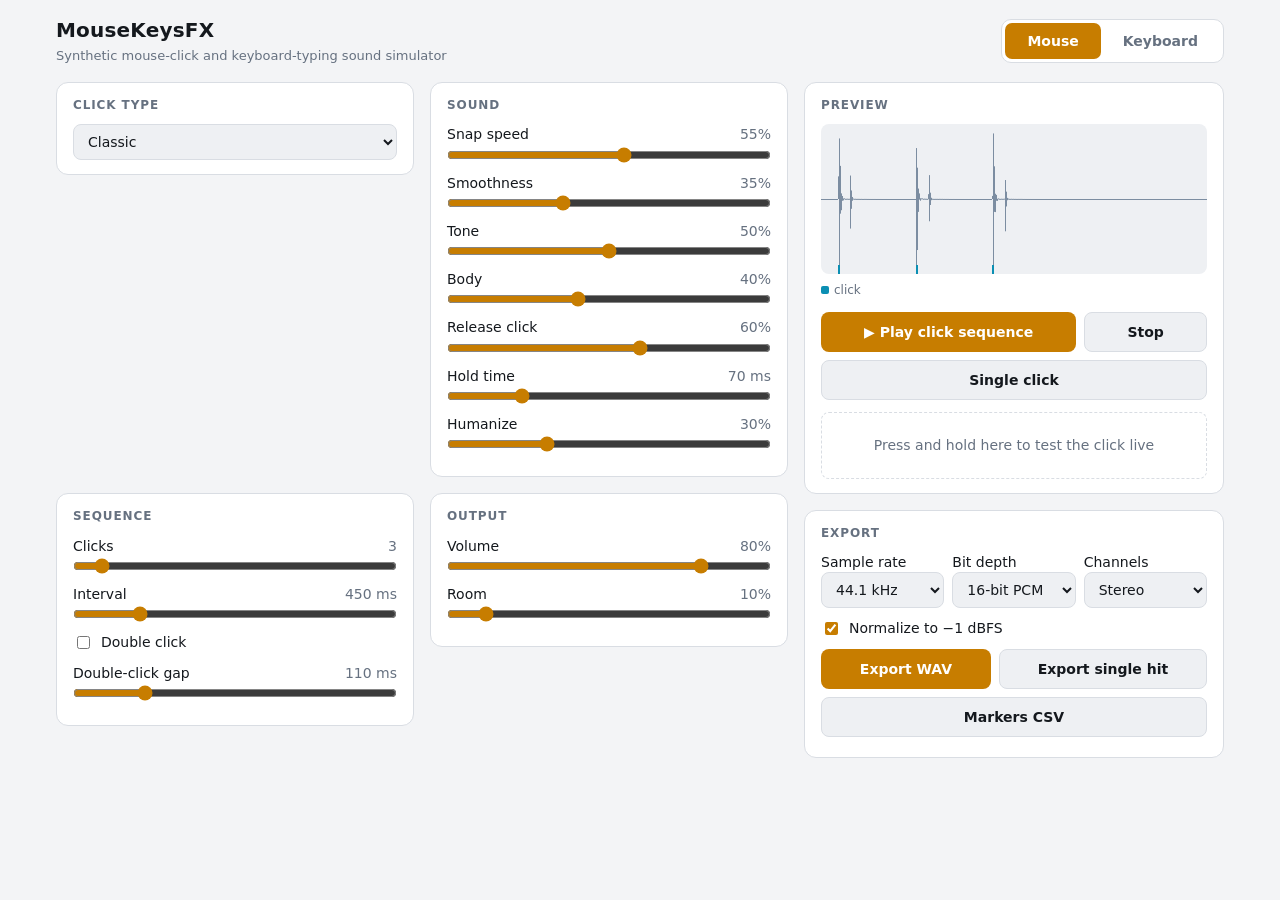
==== index.html @ ad3939c3 "Add synthetic mouse click and keyboard typing simulator with WAV export Co-Authored-By: Claude Sonne" ====
<!doctype html>
<html lang="en">
<head>
<meta charset="utf-8">
<meta name="viewport" content="width=device-width, initial-scale=1">
<title>MouseKeysFX</title>
<style>
:root{
  --bg:#0e1013; --panel:#161a1f; --panel2:#1d2229; --line:#2a313a;
  --text:#e6e9ee; --muted:#8b95a3; --accent:#f5a524; --accent-ink:#1a1204;
  --wave:#6f8197; --key:#5ec8e5; --space:#f5a524; --enter:#e87bd0; --head:#ffffff;
}
@media (prefers-color-scheme: light){
  :root{
    --bg:#f3f4f6; --panel:#ffffff; --panel2:#eef0f3; --line:#d9dde3;
    --text:#14181d; --muted:#667180; --accent:#c77d00; --accent-ink:#ffffff;
    --wave:#7c8da1; --key:#0b8fb3; --space:#c77d00; --enter:#c2399c; --head:#14181d;
  }
}
*{box-sizing:border-box}
html{color-scheme:dark light}
body{margin:0;background:var(--bg);color:var(--text);font:14px/1.45 system-ui,-apple-system,"Segoe UI",Roboto,sans-serif}
header.top{display:flex;flex-wrap:wrap;gap:12px 24px;align-items:center;justify-content:space-between;padding:16px;max-width:1200px;margin:0 auto}
.brand h1{margin:0;font-size:20px;letter-spacing:.2px}
.brand p{margin:2px 0 0;color:var(--muted);font-size:13px}
.tabs{display:flex;background:var(--panel);border:1px solid var(--line);border-radius:10px;padding:3px}
.tabs button{border:0;background:none;color:var(--muted);padding:8px 22px;border-radius:7px;font:inherit;font-weight:600;cursor:pointer}
.tabs button[aria-selected=true]{background:var(--accent);color:var(--accent-ink)}
.layout{display:grid;grid-template-columns:minmax(0,1fr) minmax(0,420px);gap:16px;max-width:1200px;margin:0 auto;padding:0 16px 40px;align-items:start}
@media (max-width:900px){.layout{grid-template-columns:minmax(0,1fr)}.stage{order:-1}}
.stage{position:sticky;top:12px;display:grid;gap:16px}
@media (max-width:900px){.stage{position:static}}
.panel{display:grid;grid-template-columns:repeat(auto-fit,minmax(280px,1fr));gap:16px;align-items:start}
.panel[hidden]{display:none}
.card{background:var(--panel);border:1px solid var(--line);border-radius:12px;padding:14px 16px}
.card h2{margin:0 0 10px;font-size:12px;text-transform:uppercase;letter-spacing:.9px;color:var(--muted)}
.ctl{display:grid;grid-template-columns:1fr auto;gap:2px 8px;margin:0 0 10px}
.ctl .lbl{font-weight:500}
.ctl output{color:var(--muted);font-variant-numeric:tabular-nums}
.ctl input[type=range]{grid-column:1/-1;width:100%;accent-color:var(--accent);margin:0}
select,textarea,input[type=text]{width:100%;background:var(--panel2);color:var(--text);border:1px solid var(--line);border-radius:8px;padding:8px 10px;font:inherit}
textarea{grid-column:1/-1;resize:vertical;min-height:84px;font-family:ui-monospace,Menlo,Consolas,monospace;font-size:13px}
.chk{display:flex;gap:8px;align-items:center;margin:0 0 10px;cursor:pointer}
.chk input{accent-color:var(--accent)}
.row{display:flex;gap:8px;flex-wrap:wrap}
.row>*{flex:1 1 auto}
button.btn{background:var(--panel2);color:var(--text);border:1px solid var(--line);border-radius:8px;padding:9px 14px;font:inherit;font-weight:600;cursor:pointer}
button.btn:hover{border-color:var(--muted)}
button.btn.primary{background:var(--accent);color:var(--accent-ink);border-color:transparent}
button.btn:focus-visible,.tabs button:focus-visible{outline:2px solid var(--accent);outline-offset:2px}
canvas#scope{width:100%;height:150px;display:block;background:var(--panel2);border-radius:8px}
.legend{display:flex;gap:14px;color:var(--muted);font-size:12px;margin:8px 0 12px;flex-wrap:wrap}
.legend i{display:inline-block;width:8px;height:8px;border-radius:2px;margin-right:5px}
#screen{background:var(--panel2);border-radius:8px;padding:10px 12px;min-height:96px;max-height:180px;overflow:auto;white-space:pre-wrap;word-break:break-word;font:13px/1.5 ui-monospace,Menlo,Consolas,monospace;margin-bottom:12px}
#screen.idle{color:var(--muted)}
.caret{display:inline-block;width:7px;height:1.1em;vertical-align:text-bottom;background:var(--accent);margin-left:1px;animation:blink 1s steps(1) infinite}
@keyframes blink{50%{opacity:0}}
#clickPad{user-select:none;touch-action:none;text-align:center;padding:22px 10px;border:1px dashed var(--line);border-radius:8px;color:var(--muted);cursor:pointer;margin-top:12px}
#clickPad.down{background:var(--panel2);color:var(--text);border-color:var(--accent)}
#kbPad{margin-top:12px}
.stats{color:var(--muted);font-size:12px;margin:-2px 0 10px}
body[data-tab=mouse] [data-only=kb],body[data-tab=kb] [data-only=mouse]{display:none!important}
.hint{color:var(--muted);font-size:12px;margin:6px 0 0}
</style>
</head>
<body data-tab="mouse">
<header class="top">
  <div class="brand"><h1>MouseKeysFX</h1><p>Synthetic mouse-click and keyboard-typing sound simulator</p></div>
  <div class="tabs" role="tablist">
    <button role="tab" data-tab="mouse" aria-selected="true">Mouse</button>
    <button role="tab" data-tab="kb" aria-selected="false">Keyboard</button>
  </div>
</header>

<main class="layout">
  <section id="controls"><div class="panel" id="panel-mouse"></div><div class="panel" id="panel-kb" hidden></div></section>

  <aside class="stage">
    <div class="card">
      <h2>Preview</h2>
      <canvas id="scope" aria-label="Waveform preview"></canvas>
      <div class="legend" id="legend"></div>
      <div id="screen" class="idle" data-only="kb"></div>
      <div class="row">
        <button class="btn primary" id="btnPlay"></button>
        <button class="btn" id="btnStop">Stop</button>
      </div>
      <div class="row" style="margin-top:8px" data-only="mouse">
        <button class="btn" id="btnOneClick">Single click</button>
      </div>
      <div class="row" style="margin-top:8px" data-only="kb">
        <button class="btn" data-aud="key">Key</button>
        <button class="btn" data-aud="space">Space</button>
        <button class="btn" data-aud="enter">Enter</button>
      </div>
      <div id="clickPad" data-only="mouse" tabindex="0">Press and hold here to test the click live</div>
      <input type="text" id="kbPad" data-only="kb" placeholder="Click here and type to test the sound live…" autocomplete="off" spellcheck="false">
    </div>

    <div class="card">
      <h2>Export</h2>
      <div class="row">
        <label style="flex:1 1 120px">Sample rate
          <select data-g="exp" data-k="sr" data-num="1"><option value="44100">44.1 kHz</option><option value="48000">48 kHz</option><option value="96000">96 kHz</option></select></label>
        <label style="flex:1 1 120px">Bit depth
          <select data-g="exp" data-k="bits"><option value="16">16-bit PCM</option><option value="24">24-bit PCM</option><option value="32f">32-bit float</option></select></label>
        <label style="flex:1 1 120px">Channels
          <select data-g="exp" data-k="ch"><option value="2">Stereo</option><option value="1">Mono</option></select></label>
      </div>
      <label class="chk" style="margin-top:10px"><input type="checkbox" data-g="exp" data-k="norm"> Normalize to −1 dBFS</label>
      <label data-only="kb" style="display:block;margin-bottom:10px">Single-hit sample
        <select data-g="kb" data-k="single"><option value="key">Regular key</option><option value="space">Space bar</option><option value="enter">Enter</option></select></label>
      <div class="row">
        <button class="btn primary" id="btnExport">Export WAV</button>
        <button class="btn" id="btnExportOne">Export single hit</button>
        <button class="btn" id="btnExportCsv">Markers CSV</button>
      </div>
      <p class="hint" id="exportHint"></p>
    </div>
  </aside>
</main>

<script>
(() => {
'use strict';
const $ = id => document.getElementById(id);
const clamp = (v,a,b) => Math.min(b,Math.max(a,v));
const dB = x => Math.pow(10,x/20);

/* ---------- state ---------- */
const DEF = {
  mouse:{preset:'Classic',speed:55,smooth:35,tone:50,body:40,release:60,hold:70,human:30,
         repeat:3,interval:450,double:false,dblgap:110,vol:80,room:10,seed:3},
  kb:{preset:'Tactile',speed:55,smooth:45,tone:45,depth:55,click:40,release:45,human:35,
      spaceBoost:4,spacePitch:-5,enterBoost:3,enterPitch:-3,rattle:40,
      text:'Hello world,\nthis is a synthetic typing simulation.\nEvery space and enter has its own weight.\n',
      duration:18,rhythm:40,burst:35,pauseSpace:40,pauseEnter:200,pausePunct:80,seed:7,
      vol:80,room:15,spread:35,single:'key'},
  exp:{sr:44100,bits:'16',ch:'2',norm:true}
};
const PRESETS = {
  mouse:{
    Classic:  {speed:55,smooth:35,tone:50,body:40,release:60,hold:70,human:30},
    Soft:     {speed:40,smooth:80,tone:35,body:50,release:35,hold:80,human:30},
    Sharp:    {speed:85,smooth:5, tone:70,body:20,release:70,hold:55,human:25},
    Trackpad: {speed:70,smooth:70,tone:20,body:85,release:40,hold:60,human:25},
    Optical:  {speed:75,smooth:45,tone:62,body:15,release:45,hold:60,human:25},
    Gaming:   {speed:90,smooth:15,tone:75,body:25,release:80,hold:45,human:20}
  },
  kb:{
    'Linear thock':{speed:45,smooth:60,tone:35,depth:75,click:5,  release:40,human:35},
    Tactile:       {speed:55,smooth:45,tone:45,depth:55,click:40, release:45,human:35},
    'Clicky blue': {speed:75,smooth:15,tone:60,depth:35,click:100,release:60,human:35},
    Membrane:      {speed:35,smooth:80,tone:30,depth:30,click:0,  release:30,human:40},
    Laptop:        {speed:85,smooth:35,tone:65,depth:15,click:10, release:25,human:30},
    Typewriter:    {speed:60,smooth:10,tone:40,depth:80,click:70, release:70,human:50}
  }
};
const state = JSON.parse(JSON.stringify(DEF));
const STORE = 'mousekeysfx.v1';
try{
  const saved = JSON.parse(localStorage.getItem(STORE)||'null');
  if(saved) for(const g in state) Object.assign(state[g], saved[g]||{});
}catch(e){}
const save = () => { try{ localStorage.setItem(STORE, JSON.stringify(state)); }catch(e){} };
let tab = 'mouse';

/* ---------- controls UI ---------- */
const S = (k,l,min,max,u='',hint='',step=1) => ({k,l,min,max,u,hint,step});
const SOUND_KEYS = {mouse:['speed','smooth','tone','body','release','hold','human'],
                    kb:['speed','smooth','tone','depth','click','release','human']};
const SECT = {
  mouse:[
    ['Sound',[
      S('speed','Snap speed',0,100,'%','Slow, soft decay ↔ fast, tight snap'),
      S('smooth','Smoothness',0,100,'%','Harsh and crackly ↔ round and soft'),
      S('tone','Tone',0,100,'%','Low and dull ↔ high and bright'),
      S('body','Body',0,100,'%','Low thump under the click'),
      S('release','Release click',0,100,'%','Level of the button-up click'),
      S('hold','Hold time',20,250,' ms','Time between press and release'),
      S('human','Humanize',0,100,'%','Random variation per click')]],
    ['Sequence',[
      S('repeat','Clicks',1,30),
      S('interval','Interval',80,2000,' ms','Time between clicks'),
      'double',
      S('dblgap','Double-click gap',60,300,' ms')]],
    ['Output',[S('vol','Volume',0,100,'%'),S('room','Room',0,100,'%','Short synthetic room reverb')]]
  ],
  kb:[
    ['Sound',[
      S('speed','Snap speed',0,100,'%','Slow, soft decay ↔ fast, tight snap'),
      S('smooth','Smoothness',0,100,'%','Harsh and crackly ↔ round and soft'),
      S('tone','Tone',0,100,'%','Low thock ↔ high clack'),
      S('depth','Depth',0,100,'%','Low-end body of the key bottoming out'),
      S('click','Switch click',0,100,'%','0 = linear, 40 = tactile, 100 = clicky'),
      S('release','Release sound',0,100,'%','Level of the key-up sound'),
      S('human','Humanize',0,100,'%','Random velocity and pitch variation')]],
    ['Big keys',[
      S('spaceBoost','Space loudness',-6,12,' dB','Space bar level relative to a normal key'),
      S('spacePitch','Space pitch',-12,4,' st','Lower = bigger, deeper key'),
      S('enterBoost','Enter loudness',-6,12,' dB'),
      S('enterPitch','Enter pitch',-12,4,' st'),
      S('rattle','Stabilizer rattle',0,100,'%','Wire rattle on space and enter')]],
    ['Typing',['text',
      S('duration','Typing duration',1,120,' s','Time from the first to the last keystroke'),
      S('rhythm','Rhythm variation',0,100,'%','Random timing between keys'),
      S('burst','Burstiness',0,100,'%','Words typed at different speeds'),
      S('pauseSpace','Pause after space',0,300,'%','Extra delay before the next key'),
      S('pauseEnter','Pause after enter',0,600,'%'),
      S('pausePunct','Pause after , . ! ?',0,300,'%'),
      'reroll']],
    ['Output',[S('vol','Volume',0,100,'%'),S('room','Room',0,100,'%','Short synthetic room reverb'),
               S('spread','Stereo spread',0,100,'%','Pan keys by position on the keyboard')]]
  ]
};
const DEFS = {};
function buildPanel(g){
  const el = $(g==='mouse'?'panel-mouse':'panel-kb');
  DEFS[g] = {};
  const presetCard = `<div class="card"><h2>${g==='mouse'?'Click type':'Switch type'}</h2>
    <select data-g="${g}" data-k="preset">${Object.keys(PRESETS[g]).map(n=>`<option>${n}</option>`).join('')}<option>Custom</option></select></div>`;
  let html = presetCard;
  for(const [title,items] of SECT[g]){
    html += `<div class="card"><h2>${title}</h2>`;
    for(const d of items){
      if(d==='double') html += `<label class="chk"><input type="checkbox" data-g="mouse" data-k="double"> Double click</label>`;
      else if(d==='text') html += `<label class="ctl"><span class="lbl">Text to type</span><textarea data-g="kb" data-k="text" spellcheck="false"></textarea></label>
        <div class="stats" id="kbStats"></div>`;
      else if(d==='reroll') html += `<div class="row"><button class="btn" id="btnReroll">Re-roll timing</button></div>`;
      else{
        DEFS[g][d.k] = d;
        html += `<label class="ctl" title="${d.hint}"><span class="lbl">${d.l}</span><output data-out="${g}.${d.k}"></output>
          <input type="range" data-g="${g}" data-k="${d.k}" min="${d.min}" max="${d.max}" step="${d.step}"></label>`;
      }
    }
    html += `</div>`;
  }
  el.innerHTML = html;
}
buildPanel('mouse'); buildPanel('kb');

function syncUI(){
  document.querySelectorAll('[data-g]').forEach(el=>{
    const g=el.dataset.g, k=el.dataset.k, v=state[g][k];
    if(el.type==='checkbox') el.checked = !!v;
    else if(el.value !== String(v)) el.value = v;
    const out = document.querySelector(`[data-out="${g}.${k}"]`);
    if(out) out.textContent = v + (DEFS[g]&&DEFS[g][k] ? DEFS[g][k].u : '');
  });
  updateStats();
}

/* ---------- DSP helpers ---------- */
function mulberry32(a){return function(){a|=0;a=a+0x6D2B79F5|0;let t=Math.imul(a^a>>>15,1|a);t=t+Math.imul(t^t>>>7,61|t)^t;return((t^t>>>14)>>>0)/4294967296;};}
const gauss = r => Math.sqrt(-2*Math.log(1-r()))*Math.cos(2*Math.PI*r());

const noiseCache = new Map();
function getNoise(ctx){
  let b = noiseCache.get(ctx.sampleRate);
  if(!b){
    b = ctx.createBuffer(1,ctx.sampleRate,ctx.sampleRate);
    const d=b.getChannelData(0), r=mulberry32(1234);
    for(let i=0;i<d.length;i++) d[i]=r()*2-1;
    noiseCache.set(ctx.sampleRate,b);
  }
  return b;
}
function env(g,t,peak,att,dur){
  const p=g.gain;
  p.setValueAtTime(0.0001,t);
  p.linearRampToValueAtTime(Math.max(peak,0.0002),t+att);
  p.exponentialRampToValueAtTime(0.0001,t+att+dur);
}
function noise(ctx,out,t,o){
  const src=ctx.createBufferSource(); src.buffer=getNoise(ctx);
  const f=ctx.createBiquadFilter(); f.type=o.type||'bandpass';
  f.frequency.value=clamp(o.freq,40,ctx.sampleRate*0.45); f.Q.value=o.q||1;
  const g=ctx.createGain(); const att=o.att||0.0004;
  env(g,t,o.gain,att,o.dur);
  src.connect(f); f.connect(g); g.connect(out);
  src.start(t,o.off||0,att+o.dur+0.01);
}
function tone(ctx,out,t,o){
  const osc=ctx.createOscillator(); osc.type=o.type||'sine';
  const att=o.att||0.0005;
  osc.frequency.setValueAtTime(clamp(o.f0,20,ctx.sampleRate*0.45),t);
  osc.frequency.exponentialRampToValueAtTime(clamp(o.f1,20,ctx.sampleRate*0.45),t+o.dur*0.6);
  const g=ctx.createGain(); env(g,t,o.gain,att,o.dur);
  osc.connect(g); g.connect(out);
  osc.start(t); osc.stop(t+att+o.dur+0.02);
}
function hitBus(ctx,dest,o){
  const g=ctx.createGain(); g.gain.value=o.gain;
  const f=ctx.createBiquadFilter(); f.type='lowpass'; f.frequency.value=clamp(o.lp,500,ctx.sampleRate*0.45); f.Q.value=0.5;
  g.connect(f);
  if(o.pan && ctx.createStereoPanner){
    const p=ctx.createStereoPanner(); p.pan.value=clamp(o.pan,-1,1); f.connect(p); p.connect(dest);
  } else f.connect(dest);
  return g;
}
function makeIR(ctx,len){
  const n=Math.floor(ctx.sampleRate*len), b=ctx.createBuffer(2,n,ctx.sampleRate), r=mulberry32(99);
  for(let c=0;c<2;c++){
    const d=b.getChannelData(c); let lp=0;
    for(let i=0;i<n;i++){ lp+=((r()*2-1)-lp)*0.35; d[i]=lp*Math.pow(1-i/n,3.5); }
  }
  return b;
}
function makeChain(ctx,p){
  const input=ctx.createGain();
  const comp=ctx.createDynamicsCompressor();
  comp.threshold.value=-8; comp.knee.value=8; comp.ratio.value=10; comp.attack.value=0.002; comp.release.value=0.12;
  const master=ctx.createGain(); master.gain.value=Math.pow(p.vol/100,1.6)*1.4;
  input.connect(comp);
  if(p.room>0){
    const conv=ctx.createConvolver(); conv.buffer=makeIR(ctx,0.35);
    const wet=ctx.createGain(); wet.gain.value=p.room/100*0.7;
    input.connect(conv); conv.connect(wet); wet.connect(comp);
  }
  comp.connect(master); master.connect(ctx.destination);
  return {input,out:master};
}

/* ---------- mouse voice ---------- */
function mouseVar(rng,p){
  return {vel:clamp(1+gauss(rng)*p.human/100*0.15,0.6,1.35), pit:1+gauss(rng)*p.human/100*0.03};
}
function mouseHit(ctx,dest,t,p,e,rng,up){
  const S=Math.pow(2,(50-p.speed)/50*1.2)*(up?0.75:1);
  const sm=p.smooth/100;
  const fB=250*Math.pow(2,p.tone/100*3.6)*e.pit*(up?1.22:1);
  const lp=22000*Math.pow(0.12,sm);
  const vel=e.vel*(up?p.release/100*0.7:1);
  if(vel<0.01) return;
  const bus=hitBus(ctx,dest,{gain:0.8*vel,lp});
  const att=0.0003+0.003*sm;
  noise(ctx,bus,t,{dur:0.007*S,att,gain:0.7*(1-0.55*sm),freq:Math.min(9000,fB*3.2),q:0.9,off:rng()*0.9});
  tone(ctx,bus,t,{f0:fB*1.25,f1:fB*0.6,dur:0.045*S,att,gain:0.6,type:'triangle'});
  tone(ctx,bus,t,{f0:fB*2.76,f1:fB*2.6,dur:0.02*S,att,gain:0.16*(1-0.7*sm)});
  if(!up && p.body>0) tone(ctx,bus,t,{f0:130,f1:55,dur:0.06*S,att:0.001,gain:p.body/100*0.9});
}
function mouseEvents(p){
  const rng=mulberry32(p.seed*104729+3), evs=[], lead=0.1;
  for(let i=0;i<p.repeat;i++){
    const base=lead+i*p.interval/1000+(i?gauss(rng)*p.human/100*0.02:0);
    const times=p.double?[base,base+p.dblgap/1000*clamp(1+gauss(rng)*p.human/100*0.15,0.7,1.3)]:[base];
    for(const t of times)
      evs.push({t:Math.max(0,t),kind:'click',...mouseVar(rng,p),hold:p.hold/1000*clamp(1+gauss(rng)*p.human/100*0.2,0.6,1.5)});
  }
  return evs;
}

/* ---------- keyboard voice ---------- */
const ROWS=['`1234567890-=','qwertyuiop[]',"asdfghjkl;'",'zxcvbnm,./'], ROWOFF=[0,0.5,0.75,1.25];
function keyX(c,kind){
  if(kind==='space') return 0.5;
  if(kind==='enter') return 0.93;
  const l=c.toLowerCase();
  for(let r=0;r<4;r++){ const i=ROWS[r].indexOf(l); if(i>=0) return (ROWOFF[r]+i+0.5)/14.5; }
  return 0.5;
}
function keyEvent(c,rng,p){
  const kind=c===' '?'space':c==='\n'?'enter':'key';
  const h=(Math.imul(c.codePointAt(0),2654435761)>>>0)%1000/1000;
  return {c,kind,
    vel:clamp(1+gauss(rng)*p.human/100*0.18,0.55,1.4),
    pit:(1+(h-0.5)*0.08)*(1+gauss(rng)*p.human/100*0.025),
    pan:(keyX(c,kind)-0.5)*2*p.spread/100,
    hold:0.04+rng()*0.05};
}
function keyHit(ctx,dest,t,p,e,rng,up){
  const S=Math.pow(2,(50-p.speed)/50*1.2);
  const sm=p.smooth/100;
  const big=e.kind!=='key';
  const m = e.kind==='space' ? {f:Math.pow(2,p.spacePitch/12),dec:1.5,gain:dB(p.spaceBoost),thump:1.6}
          : e.kind==='enter' ? {f:Math.pow(2,p.enterPitch/12),dec:1.25,gain:dB(p.enterBoost),thump:1.3}
          : {f:1,dec:1,gain:1,thump:1};
  const f=120*Math.pow(2,p.tone/100*3.2)*e.pit*m.f;
  const dec=S*m.dec;
  const lp=16000*Math.pow(0.15,sm);
  const att=0.0004+0.002*sm;
  const depth=p.depth/100;
  if(!up){
    const bus=hitBus(ctx,dest,{gain:0.7*e.vel*m.gain,lp,pan:e.pan});
    if(p.click>0){
      const c=p.click/100, cf=(2500+p.tone*45)*e.pit;
      noise(ctx,bus,t,{dur:0.004*S,gain:c*0.8,freq:cf,q:1.6,off:rng()*0.9});
      if(p.click>70) noise(ctx,bus,t+0.006,{dur:0.003*S,gain:c*0.5,freq:cf*1.45,q:2,off:rng()*0.9});
      if(p.click>50) tone(ctx,bus,t+0.001,{f0:cf*1.2,f1:cf*1.15,dur:0.05,gain:(p.click-50)/50*0.07});
    }
    noise(ctx,bus,t+0.002,{dur:0.014*dec,att,gain:0.9,type:'lowpass',freq:f*2.2,q:0.7,off:rng()*0.9});
    noise(ctx,bus,t+0.002,{dur:0.02*dec,att,gain:0.25,freq:f*3.5,q:1.2,off:rng()*0.9});
    tone(ctx,bus,t+0.002,{f0:f,f1:f*0.55,dur:0.09*dec*(0.6+depth*0.8),att,gain:0.55,type:'triangle'});
    if(depth>0) tone(ctx,bus,t+0.002,{f0:Math.max(55,f*0.4),f1:Math.max(40,f*0.25),dur:0.08*dec,att:0.001,gain:depth*0.8*m.thump});
    if(big && p.rattle>0){
      const n=e.kind==='space'?3:2, r=p.rattle/100;
      for(let i=0;i<n;i++)
        noise(ctx,bus,t+0.012+i*(0.006+rng()*0.01),{dur:0.003,gain:0.22*r,freq:5000+rng()*1500,q:3,off:rng()*0.9});
    }
  } else if(p.release>0){
    const r=p.release/100;
    const bus=hitBus(ctx,dest,{gain:0.55*e.vel*Math.sqrt(m.gain),lp,pan:e.pan});
    noise(ctx,bus,t,{dur:0.003*S,gain:r*0.5,freq:(3500+p.tone*30)*e.pit,q:1.4,off:rng()*0.9});
    tone(ctx,bus,t,{f0:f*1.5,f1:f*1.2,dur:0.03*S*m.dec,gain:r*0.25,type:'triangle'});
  }
}
function typingEvents(p){
  const rng=mulberry32(p.seed*7919+1);
  const chars=[...p.text.replace(/\r/g,'')], n=chars.length;
  const evs=chars.map(c=>keyEvent(c,rng,p));
  if(!n) return evs;
  const raw=[]; let wm=1, sum=0;
  for(let i=1;i<n;i++){
    const prev=chars[i-1];
    if(prev===' '||prev==='\n') wm=Math.exp(gauss(rng)*p.burst/100*0.5);
    const pause = prev===' ' ? p.pauseSpace/100 : prev==='\n' ? p.pauseEnter/100 : /[.,;:!?]/.test(prev) ? p.pausePunct/100 : 0;
    const g=Math.max(0.2,(1+pause)*wm*Math.exp(gauss(rng)*p.rhythm/100*0.5));
    raw.push(g); sum+=g;
  }
  const k=n>1?p.duration/sum:0;
  let t=0.15; evs[0].t=t;
  for(let i=1;i<n;i++){ t+=raw[i-1]*k; evs[i].t=t; }
  for(let i=0;i<n;i++){
    const gap=i<n-1?evs[i+1].t-evs[i].t:0.3;
    evs[i].hold=clamp(evs[i].hold,0.03,Math.max(0.03,gap*0.85));
  }
  return evs;
}

/* ---------- rendering ---------- */
const hitFn = g => g==='mouse' ? mouseHit : keyHit;
async function renderEvents(g,p,evs,sr,tail=0.8){
  // Hits are rendered dry in short windows (a long graph full of finished voices renders very slowly),
  // summed in JS, then run once through the master chain.
  const end=evs.reduce((m,e)=>Math.max(m,e.t+e.hold),0)+tail+(p.room>0?0.4:0);
  const total=Math.max(1,Math.ceil(end*sr)), mix=[new Float32Array(total),new Float32Array(total)];
  const rng=mulberry32(p.seed*31+5), hit=hitFn(g), WIN=1, groups=new Map();
  for(const e of evs){ const k=Math.floor(e.t/WIN); (groups.get(k)||groups.set(k,[]).get(k)).push(e); }
  const jobs=[];
  for(const [k,list] of groups){
    const off=k*WIN, len=Math.min(total-Math.floor(off*sr),Math.ceil((WIN+1)*sr));
    if(len<=0) continue;
    const oc=new OfflineAudioContext(2,len,sr), dry=oc.createGain(); dry.connect(oc.destination);
    for(const e of list){ hit(oc,dry,e.t-off,p,e,rng,false); hit(oc,dry,e.t-off+e.hold,p,e,rng,true); }
    jobs.push(oc.startRendering().then(b=>{
      const o=Math.floor(off*sr);
      for(let c=0;c<2;c++){ const d=b.getChannelData(c), m=mix[c]; for(let i=0;i<d.length;i++) m[o+i]+=d[i]; }
    }));
  }
  await Promise.all(jobs);
  const dryBuf=new AudioBuffer({numberOfChannels:2,length:total,sampleRate:sr});
  dryBuf.copyToChannel(mix[0],0); dryBuf.copyToChannel(mix[1],1);
  const oc=new OfflineAudioContext(2,total,sr), src=oc.createBufferSource();
  src.buffer=dryBuf; src.connect(makeChain(oc,p).input); src.start();
  return {buffer:await oc.startRendering(),events:evs,duration:end};
}
const renderSeq = (g,sr) => renderEvents(g,state[g],g==='mouse'?mouseEvents(state[g]):typingEvents(state[g]),sr);
function singleEvent(g){
  const p=state[g];
  if(g==='mouse') return {t:0.05,kind:'click',vel:1,pit:1,hold:p.hold/1000};
  const c={key:'a',space:' ',enter:'\n'}[p.single]||'a';
  return {...keyEvent(c,mulberry32(1),{human:0,spread:0}),t:0.05,hold:0.07};
}
const renderOne = (g,sr) => renderEvents(g,state[g],[singleEvent(g)],sr,0.3);

const cache = {};
function getRender(g,sr){
  const key=JSON.stringify([g,state[g],sr]);
  if(!cache[g]||cache[g].key!==key) cache[g]={key,promise:renderSeq(g,sr)};
  return cache[g].promise;
}

/* ---------- WAV export ---------- */
function encodeWAV(buf,bits,mono,norm){
  const len=buf.length, sr=buf.sampleRate, nch=mono?1:2;
  const L=buf.getChannelData(0), R=buf.getChannelData(1);
  const ch=[mono?Float32Array.from(L,(v,i)=>(v+R[i])/2):L];
  if(!mono) ch.push(R);
  let gain=1;
  if(norm){ let pk=0; for(const c of ch) for(let i=0;i<len;i++) pk=Math.max(pk,Math.abs(c[i])); if(pk>0) gain=dB(-1)/pk; }
  const flt=bits==='32f', bps=flt?32:+bits, bpf=bps/8;
  const dataLen=len*nch*bpf, extra=flt?12:0;
  const ab=new ArrayBuffer(44+extra+dataLen), v=new DataView(ab);
  let o=0;
  const str=s=>{for(let i=0;i<s.length;i++)v.setUint8(o++,s.charCodeAt(i));};
  const u32=x=>{v.setUint32(o,x,true);o+=4;}, u16=x=>{v.setUint16(o,x,true);o+=2;};
  str('RIFF');u32(36+extra+dataLen);str('WAVE');
  str('fmt ');u32(16);u16(flt?3:1);u16(nch);u32(sr);u32(sr*nch*bpf);u16(nch*bpf);u16(bps);
  if(flt){str('fact');u32(4);u32(len);}
  str('data');u32(dataLen);
  for(let i=0;i<len;i++) for(let c=0;c<nch;c++){
    const s=clamp(ch[c][i]*gain,-1,1);
    if(flt){v.setFloat32(o,s,true);o+=4;}
    else if(bps===16){v.setInt16(o,Math.round(s*32767),true);o+=2;}
    else{const x=Math.round(s*8388607);v.setUint8(o++,x&255);v.setUint8(o++,(x>>8)&255);v.setUint8(o++,(x>>16)&255);}
  }
  return new Blob([ab],{type:'audio/wav'});
}
function download(blob,name){
  const a=document.createElement('a'); a.href=URL.createObjectURL(blob); a.download=name;
  document.body.appendChild(a); a.click(); a.remove();
  setTimeout(()=>URL.revokeObjectURL(a.href),4000);
}
function setHint(msg){ $('exportHint').textContent=msg; }
async function doExport(one){
  const x=state.exp; setHint('Rendering…');
  try{
    const r = one ? await renderOne(tab,x.sr) : await renderSeq(tab,x.sr);
    const name = `mousekeysfx-${tab==='mouse'?'click':'typing'}${one?'-single'+(tab==='kb'?'-'+state.kb.single:''):''}.wav`;
    download(encodeWAV(r.buffer,x.bits,x.ch==='1',x.norm),name);
    setHint(`Saved ${name} (${r.duration.toFixed(2)} s, ${x.sr/1000} kHz).`);
  }catch(err){ setHint('Export failed: '+err.message); }
}
async function exportCsv(){
  const r = await getRender(tab,44100);
  const rows=['time_s,type,label'];
  for(const e of r.events){
    const label = tab==='mouse' ? 'click' : e.kind==='space' ? 'Space' : e.kind==='enter' ? 'Enter' : e.c;
    rows.push(`${e.t.toFixed(4)},${e.kind},"${label.replace(/"/g,'""')}"`);
  }
  download(new Blob([rows.join('\n')+'\n'],{type:'text/csv'}),`mousekeysfx-${tab==='mouse'?'click':'typing'}-markers.csv`);
  setHint(`Saved ${r.events.length} markers.`);
}

/* ---------- live audio ---------- */
let ac=null, live={chain:null,sig:''};
function getAC(){
  if(!ac) ac=new (window.AudioContext||window.webkitAudioContext)();
  if(ac.state==='suspended') ac.resume();
  return ac;
}
function liveChain(g){
  const a=getAC(), p=state[g], sig=g+'|'+p.vol+'|'+p.room;
  if(!live.chain||live.sig!==sig){
    const old=live.chain;
    live.chain=makeChain(a,p); live.sig=sig;
    if(old) setTimeout(()=>old.out.disconnect(),2000);
  }
  return live.chain.input;
}
const liveRng = Math.random;
function liveMouse(e,up){ const a=getAC(); mouseHit(a,liveChain('mouse'),a.currentTime+0.005,state.mouse,e,liveRng,up); }
function liveKey(e,up){ const a=getAC(); keyHit(a,liveChain('kb'),a.currentTime+0.005,state.kb,e,liveRng,up); }
function auditionKey(kind){
  const c={key:'a',space:' ',enter:'\n'}[kind], e=keyEvent(c,liveRng,state.kb);
  liveKey(e,false); setTimeout(()=>liveKey(e,true),e.hold*1000);
}
function auditionClick(){
  const e={kind:'click',...mouseVar(liveRng,state.mouse),hold:state.mouse.hold/1000};
  liveMouse(e,false); setTimeout(()=>liveMouse(e,true),e.hold*1000);
}

/* ---------- scope + playback ---------- */
let cur=null, token=0, shown=null;
const css = n => getComputedStyle(document.documentElement).getPropertyValue(n).trim();
function drawScope(pos){
  const c=$('scope'), dpr=window.devicePixelRatio||1, w=c.clientWidth, h=c.clientHeight;
  if(!w) return;
  if(c.width!==Math.round(w*dpr)||c.height!==Math.round(h*dpr)){ c.width=Math.round(w*dpr); c.height=Math.round(h*dpr); }
  const x=c.getContext('2d'); x.setTransform(dpr,0,0,dpr,0,0); x.clearRect(0,0,w,h);
  const r=shown&&shown.g===tab?shown.r:null;
  if(!r){ x.fillStyle=css('--muted'); x.font='13px system-ui'; x.fillText('Rendering…',12,24); return; }
  const d0=r.buffer.getChannelData(0), d1=r.buffer.getChannelData(1), N=d0.length, step=N/w, mid=h/2;
  let pk=0; for(let i=0;i<N;i+=8) pk=Math.max(pk,Math.abs(d0[i]),Math.abs(d1[i]));
  const sc=(mid-6)/Math.max(pk,0.25);
  x.fillStyle=css('--wave');
  for(let px=0;px<w;px++){
    const a=Math.floor(px*step), b=Math.min(N,Math.floor((px+1)*step)), st=Math.max(1,Math.floor((b-a)/48));
    let mn=0,mx=0;
    for(let i=a;i<b;i+=st){ const s=(d0[i]+d1[i])/2; if(s<mn)mn=s; if(s>mx)mx=s; }
    x.fillRect(px,mid-mx*sc,1,Math.max(1,(mx-mn)*sc));
  }
  for(const e of r.events){
    const px=Math.round(e.t/r.duration*w);
    x.fillStyle = e.kind==='space'?css('--space'):e.kind==='enter'?css('--enter'):css('--key');
    const hh = e.kind==='space'||e.kind==='enter' ? 22 : 9;
    x.fillRect(px,h-hh,2,hh);
  }
  if(pos!=null){ x.fillStyle=css('--head'); x.fillRect(Math.round(pos/r.duration*w),0,1.5,h); }
}
function updateScreen(pos){
  const el=$('screen');
  if(tab!=='kb') return;
  const text=[...state.kb.text.replace(/\r/g,'')];
  if(pos==null){ el.className=cur?'':'idle'; el.textContent=text.join('')||'Type some text in the Typing card.'; return; }
  const evs=shown.r.events; let k=0; while(k<evs.length&&evs[k].t<=pos) k++;
  el.className=''; el.textContent=text.slice(0,k).join('');
  const caret=document.createElement('span'); caret.className='caret'; el.appendChild(caret);
  el.scrollTop=el.scrollHeight;
}
function tick(){
  if(!cur) return;
  const pos=ac.currentTime-cur.t0;
  drawScope(pos); updateScreen(pos);
  requestAnimationFrame(tick);
}
function stop(){
  if(cur){ try{cur.src.stop();}catch(e){} cur=null; }
  drawScope(); updateScreen();
}
async function refreshScope(){
  const g=tab, my=++token;
  const r=await getRender(g,44100);
  if(my!==token||g!==tab) return;
  shown={g,r}; if(!cur) drawScope();
  updateScreen();
}
let rt=null;
function scheduleRefresh(){ clearTimeout(rt); rt=setTimeout(refreshScope,200); }
async function play(){
  stop();
  const g=tab, r=await getRender(g,44100);
  const a=getAC(), src=a.createBufferSource();
  src.buffer=r.buffer; src.connect(a.destination);
  shown={g,r};
  cur={src,t0:a.currentTime+0.02};
  src.start(cur.t0);
  const me=cur;
  src.onended=()=>{ if(cur===me){ cur=null; drawScope(); updateScreen(); } };
  requestAnimationFrame(tick);
}

/* ---------- stats ---------- */
function updateStats(){
  const el=$('kbStats'); if(!el) return;
  const n=[...state.kb.text.replace(/\r/g,'')].length, d=state.kb.duration;
  el.textContent = n>1 ? `${n} keystrokes · ${(n/d).toFixed(1)} keys/s · ≈ ${Math.round(n/5/(d/60))} WPM` : `${n} keystroke(s)`;
}

/* ---------- events ---------- */
const AUDITION = {speed:1,smooth:1,tone:1,body:1,release:1,hold:1,human:1,depth:1,click:1,
                  spaceBoost:'space',spacePitch:'space',enterBoost:'enter',enterPitch:'enter',rattle:'space',spread:1};
document.addEventListener('input',e=>{
  const el=e.target, g=el.dataset.g, k=el.dataset.k;
  if(!g) return;
  let v = el.type==='checkbox' ? el.checked : (el.type==='range'||el.dataset.num) ? +el.value : el.value;
  state[g][k]=v;
  if(k==='preset' && g!=='exp'){
    if(PRESETS[g][v]) Object.assign(state[g],PRESETS[g][v]);
  } else if(g!=='exp' && SOUND_KEYS[g] && SOUND_KEYS[g].includes(k)){
    state[g].preset='Custom';
  }
  syncUI(); save();
  if(g!=='exp') scheduleRefresh();
});
document.addEventListener('change',e=>{
  const el=e.target, g=el.dataset.g, k=el.dataset.k;
  if(!g||g==='exp'||el.type!=='range') return;
  if(g==='mouse' && SOUND_KEYS.mouse.includes(k)) auditionClick();
  if(g==='kb' && AUDITION[k]) auditionKey(AUDITION[k]===1?'key':AUDITION[k]);
});
document.querySelectorAll('.tabs button').forEach(b=>b.addEventListener('click',()=>{
  stop(); tab=b.dataset.tab; document.body.dataset.tab=tab;
  document.querySelectorAll('.tabs button').forEach(x=>x.setAttribute('aria-selected',x===b));
  $('panel-mouse').hidden=tab!=='mouse'; $('panel-kb').hidden=tab!=='kb';
  $('btnPlay').textContent = tab==='mouse'?'▶ Play click sequence':'▶ Play typing';
  $('legend').innerHTML = tab==='mouse'
    ? `<span><i style="background:var(--key)"></i>click</span>`
    : `<span><i style="background:var(--key)"></i>key</span><span><i style="background:var(--space)"></i>space</span><span><i style="background:var(--enter)"></i>enter</span>`;
  shown=null; drawScope(); updateScreen(); refreshScope();
}));
$('btnPlay').onclick=play;
$('btnStop').onclick=stop;
$('btnOneClick').onclick=auditionClick;
document.querySelectorAll('[data-aud]').forEach(b=>b.onclick=()=>auditionKey(b.dataset.aud));
$('btnExport').onclick=()=>doExport(false);
$('btnExportOne').onclick=()=>doExport(true);
$('btnExportCsv').onclick=exportCsv;
$('btnReroll').onclick=()=>{ state.kb.seed=Math.floor(Math.random()*100000); save(); scheduleRefresh(); };

const pad=$('clickPad'); let padEv=null;
pad.addEventListener('pointerdown',e=>{
  pad.setPointerCapture(e.pointerId); pad.classList.add('down');
  padEv={kind:'click',...mouseVar(liveRng,state.mouse),hold:0}; liveMouse(padEv,false);
});
const padUp=()=>{ if(!padEv) return; pad.classList.remove('down'); liveMouse(padEv,true); padEv=null; };
pad.addEventListener('pointerup',padUp); pad.addEventListener('pointercancel',padUp);

const held=new Map();
$('kbPad').addEventListener('keydown',e=>{
  if(e.repeat||e.ctrlKey||e.metaKey||e.altKey) return;
  const k=e.key==='Enter'?'\n':e.key;
  if([...k].length!==1&&!['Backspace','Tab'].includes(e.key)) return;
  const ev=keyEvent([...k][0],liveRng,state.kb); held.set(e.code,ev); liveKey(ev,false);
});
$('kbPad').addEventListener('keyup',e=>{ const ev=held.get(e.code); if(ev){ held.delete(e.code); liveKey(ev,true); } });
window.addEventListener('resize',()=>drawScope(cur?ac.currentTime-cur.t0:undefined));

/* ---------- init ---------- */
syncUI();
$('btnPlay').textContent='▶ Play click sequence';
$('legend').innerHTML=`<span><i style="background:var(--key)"></i>click</span>`;
refreshScope();
})();
</script>
</body>
</html>
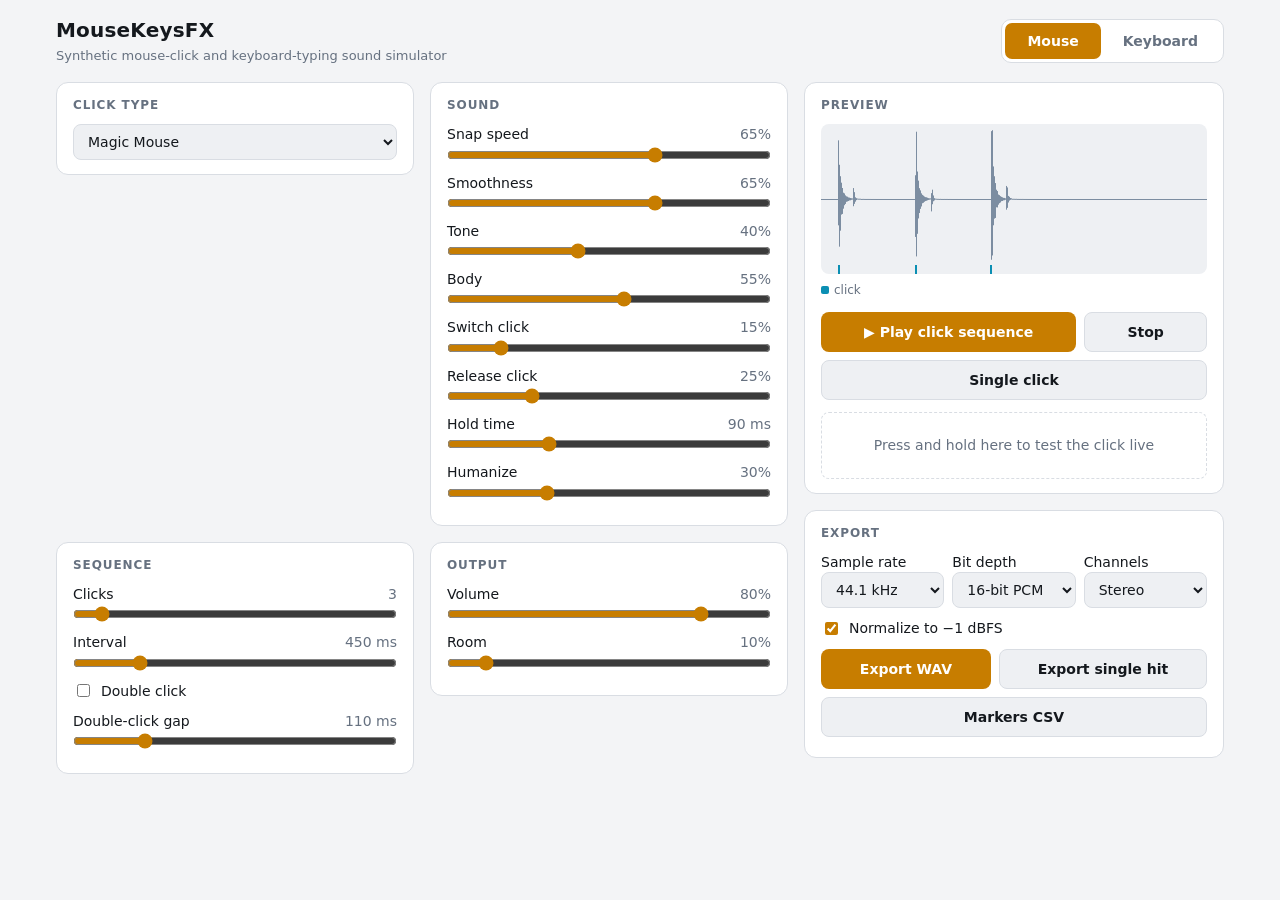
==== commit 7826eb09: "Rewrite sound engine as sample-level modal synthesis; add Apple-style presets Co-Authored-By: Claude" ====
--- a/index.html
+++ b/index.html
@@ -3,30 +3,38 @@
 <head>
 <meta charset="utf-8">
 <meta name="viewport" content="width=device-width, initial-scale=1">
+<meta name="claude:viewport-fit-sides" content="cover">
 <title>MouseKeysFX</title>
 <style>
 :root{
   --bg:#0e1013; --panel:#161a1f; --panel2:#1d2229; --line:#2a313a;
   --text:#e6e9ee; --muted:#8b95a3; --accent:#f5a524; --accent-ink:#1a1204;
   --wave:#6f8197; --key:#5ec8e5; --space:#f5a524; --enter:#e87bd0; --head:#ffffff;
+  color-scheme:dark;
 }
 @media (prefers-color-scheme: light){
-  :root{
+  :root:not([data-theme="dark"]){
     --bg:#f3f4f6; --panel:#ffffff; --panel2:#eef0f3; --line:#d9dde3;
     --text:#14181d; --muted:#667180; --accent:#c77d00; --accent-ink:#ffffff;
     --wave:#7c8da1; --key:#0b8fb3; --space:#c77d00; --enter:#c2399c; --head:#14181d;
-  }
+    color-scheme:light;
+  }
+}
+:root[data-theme="light"]{
+  --bg:#f3f4f6; --panel:#ffffff; --panel2:#eef0f3; --line:#d9dde3;
+  --text:#14181d; --muted:#667180; --accent:#c77d00; --accent-ink:#ffffff;
+  --wave:#7c8da1; --key:#0b8fb3; --space:#c77d00; --enter:#c2399c; --head:#14181d;
+  color-scheme:light;
 }
 *{box-sizing:border-box}
-html{color-scheme:dark light}
 body{margin:0;background:var(--bg);color:var(--text);font:14px/1.45 system-ui,-apple-system,"Segoe UI",Roboto,sans-serif}
-header.top{display:flex;flex-wrap:wrap;gap:12px 24px;align-items:center;justify-content:space-between;padding:16px;max-width:1200px;margin:0 auto}
+header.top{display:flex;flex-wrap:wrap;gap:12px 24px;align-items:center;justify-content:space-between;padding:16px max(16px,env(safe-area-inset-right,0px)) 16px max(16px,env(safe-area-inset-left,0px));max-width:1200px;margin:0 auto}
 .brand h1{margin:0;font-size:20px;letter-spacing:.2px}
 .brand p{margin:2px 0 0;color:var(--muted);font-size:13px}
 .tabs{display:flex;background:var(--panel);border:1px solid var(--line);border-radius:10px;padding:3px}
 .tabs button{border:0;background:none;color:var(--muted);padding:8px 22px;border-radius:7px;font:inherit;font-weight:600;cursor:pointer}
 .tabs button[aria-selected=true]{background:var(--accent);color:var(--accent-ink)}
-.layout{display:grid;grid-template-columns:minmax(0,1fr) minmax(0,420px);gap:16px;max-width:1200px;margin:0 auto;padding:0 16px 40px;align-items:start}
+.layout{display:grid;grid-template-columns:minmax(0,1fr) minmax(0,420px);gap:16px;max-width:1200px;margin:0 auto;padding:0 max(16px,env(safe-area-inset-right,0px)) 40px max(16px,env(safe-area-inset-left,0px));align-items:start}
 @media (max-width:900px){.layout{grid-template-columns:minmax(0,1fr)}.stage{order:-1}}
 .stage{position:sticky;top:12px;display:grid;gap:16px}
 @media (max-width:900px){.stage{position:static}}
@@ -129,9 +137,9 @@
 
 /* ---------- state ---------- */
 const DEF = {
-  mouse:{preset:'Classic',speed:55,smooth:35,tone:50,body:40,release:60,hold:70,human:30,
+  mouse:{preset:'Magic Mouse',speed:65,smooth:65,tone:40,body:55,click:15,release:25,hold:90,human:30,
          repeat:3,interval:450,double:false,dblgap:110,vol:80,room:10,seed:3},
-  kb:{preset:'Tactile',speed:55,smooth:45,tone:45,depth:55,click:40,release:45,human:35,
+  kb:{preset:'Magic Keyboard',speed:70,smooth:55,tone:50,depth:30,click:0,release:35,human:30,
       spaceBoost:4,spacePitch:-5,enterBoost:3,enterPitch:-3,rattle:40,
       text:'Hello world,\nthis is a synthetic typing simulation.\nEvery space and enter has its own weight.\n',
       duration:18,rhythm:40,burst:35,pauseSpace:40,pauseEnter:200,pausePunct:80,seed:7,
@@ -140,24 +148,23 @@
 };
 const PRESETS = {
   mouse:{
-    Classic:  {speed:55,smooth:35,tone:50,body:40,release:60,hold:70,human:30},
-    Soft:     {speed:40,smooth:80,tone:35,body:50,release:35,hold:80,human:30},
-    Sharp:    {speed:85,smooth:5, tone:70,body:20,release:70,hold:55,human:25},
-    Trackpad: {speed:70,smooth:70,tone:20,body:85,release:40,hold:60,human:25},
-    Optical:  {speed:75,smooth:45,tone:62,body:15,release:45,hold:60,human:25},
-    Gaming:   {speed:90,smooth:15,tone:75,body:25,release:80,hold:45,human:20}
+    'Magic Mouse':     {speed:65,smooth:65,tone:40,body:55,click:15,release:25,hold:90,human:30},
+    'MacBook trackpad':{speed:70,smooth:60,tone:30,body:70,click:5, release:55,hold:60,human:25},
+    'Microswitch':     {speed:60,smooth:25,tone:55,body:35,click:75,release:60,hold:70,human:30},
+    'Quiet office':    {speed:55,smooth:80,tone:40,body:40,click:35,release:30,hold:80,human:30},
+    Gaming:            {speed:85,smooth:10,tone:68,body:20,click:85,release:70,hold:45,human:20}
   },
   kb:{
-    'Linear thock':{speed:45,smooth:60,tone:35,depth:75,click:5,  release:40,human:35},
-    Tactile:       {speed:55,smooth:45,tone:45,depth:55,click:40, release:45,human:35},
-    'Clicky blue': {speed:75,smooth:15,tone:60,depth:35,click:100,release:60,human:35},
-    Membrane:      {speed:35,smooth:80,tone:30,depth:30,click:0,  release:30,human:40},
-    Laptop:        {speed:85,smooth:35,tone:65,depth:15,click:10, release:25,human:30},
-    Typewriter:    {speed:60,smooth:10,tone:40,depth:80,click:70, release:70,human:50}
+    'Magic Keyboard':   {speed:70,smooth:55,tone:50,depth:30,click:0, release:35,human:30},
+    'MacBook Pro':      {speed:74,smooth:50,tone:55,depth:25,click:0, release:40,human:30},
+    'MacBook butterfly':{speed:82,smooth:25,tone:68,depth:20,click:10,release:50,human:30},
+    'Linear thock':     {speed:45,smooth:60,tone:35,depth:75,click:5, release:40,human:35},
+    Tactile:            {speed:55,smooth:45,tone:45,depth:55,click:40,release:45,human:35},
+    'Clicky blue':      {speed:75,smooth:15,tone:60,depth:35,click:100,release:60,human:35}
   }
 };
 const state = JSON.parse(JSON.stringify(DEF));
-const STORE = 'mousekeysfx.v1';
+const STORE = 'mousekeysfx.v2';
 try{
   const saved = JSON.parse(localStorage.getItem(STORE)||'null');
   if(saved) for(const g in state) Object.assign(state[g], saved[g]||{});
@@ -167,7 +174,7 @@
 
 /* ---------- controls UI ---------- */
 const S = (k,l,min,max,u='',hint='',step=1) => ({k,l,min,max,u,hint,step});
-const SOUND_KEYS = {mouse:['speed','smooth','tone','body','release','hold','human'],
+const SOUND_KEYS = {mouse:['speed','smooth','tone','body','click','release','hold','human'],
                     kb:['speed','smooth','tone','depth','click','release','human']};
 const SECT = {
   mouse:[
@@ -176,6 +183,7 @@
       S('smooth','Smoothness',0,100,'%','Harsh and crackly ↔ round and soft'),
       S('tone','Tone',0,100,'%','Low and dull ↔ high and bright'),
       S('body','Body',0,100,'%','Low thump under the click'),
+      S('click','Switch click',0,100,'%','Sharp micro-switch snap on top of the shell sound'),
       S('release','Release click',0,100,'%','Level of the button-up click'),
       S('hold','Hold time',20,250,' ms','Time between press and release'),
       S('human','Humanize',0,100,'%','Random variation per click')]],
@@ -254,50 +262,6 @@
 function mulberry32(a){return function(){a|=0;a=a+0x6D2B79F5|0;let t=Math.imul(a^a>>>15,1|a);t=t+Math.imul(t^t>>>7,61|t)^t;return((t^t>>>14)>>>0)/4294967296;};}
 const gauss = r => Math.sqrt(-2*Math.log(1-r()))*Math.cos(2*Math.PI*r());
 
-const noiseCache = new Map();
-function getNoise(ctx){
-  let b = noiseCache.get(ctx.sampleRate);
-  if(!b){
-    b = ctx.createBuffer(1,ctx.sampleRate,ctx.sampleRate);
-    const d=b.getChannelData(0), r=mulberry32(1234);
-    for(let i=0;i<d.length;i++) d[i]=r()*2-1;
-    noiseCache.set(ctx.sampleRate,b);
-  }
-  return b;
-}
-function env(g,t,peak,att,dur){
-  const p=g.gain;
-  p.setValueAtTime(0.0001,t);
-  p.linearRampToValueAtTime(Math.max(peak,0.0002),t+att);
-  p.exponentialRampToValueAtTime(0.0001,t+att+dur);
-}
-function noise(ctx,out,t,o){
-  const src=ctx.createBufferSource(); src.buffer=getNoise(ctx);
-  const f=ctx.createBiquadFilter(); f.type=o.type||'bandpass';
-  f.frequency.value=clamp(o.freq,40,ctx.sampleRate*0.45); f.Q.value=o.q||1;
-  const g=ctx.createGain(); const att=o.att||0.0004;
-  env(g,t,o.gain,att,o.dur);
-  src.connect(f); f.connect(g); g.connect(out);
-  src.start(t,o.off||0,att+o.dur+0.01);
-}
-function tone(ctx,out,t,o){
-  const osc=ctx.createOscillator(); osc.type=o.type||'sine';
-  const att=o.att||0.0005;
-  osc.frequency.setValueAtTime(clamp(o.f0,20,ctx.sampleRate*0.45),t);
-  osc.frequency.exponentialRampToValueAtTime(clamp(o.f1,20,ctx.sampleRate*0.45),t+o.dur*0.6);
-  const g=ctx.createGain(); env(g,t,o.gain,att,o.dur);
-  osc.connect(g); g.connect(out);
-  osc.start(t); osc.stop(t+att+o.dur+0.02);
-}
-function hitBus(ctx,dest,o){
-  const g=ctx.createGain(); g.gain.value=o.gain;
-  const f=ctx.createBiquadFilter(); f.type='lowpass'; f.frequency.value=clamp(o.lp,500,ctx.sampleRate*0.45); f.Q.value=0.5;
-  g.connect(f);
-  if(o.pan && ctx.createStereoPanner){
-    const p=ctx.createStereoPanner(); p.pan.value=clamp(o.pan,-1,1); f.connect(p); p.connect(dest);
-  } else f.connect(dest);
-  return g;
-}
 function makeIR(ctx,len){
   const n=Math.floor(ctx.sampleRate*len), b=ctx.createBuffer(2,n,ctx.sampleRate), r=mulberry32(99);
   for(let c=0;c<2;c++){
@@ -325,20 +289,6 @@
 function mouseVar(rng,p){
   return {vel:clamp(1+gauss(rng)*p.human/100*0.15,0.6,1.35), pit:1+gauss(rng)*p.human/100*0.03};
 }
-function mouseHit(ctx,dest,t,p,e,rng,up){
-  const S=Math.pow(2,(50-p.speed)/50*1.2)*(up?0.75:1);
-  const sm=p.smooth/100;
-  const fB=250*Math.pow(2,p.tone/100*3.6)*e.pit*(up?1.22:1);
-  const lp=22000*Math.pow(0.12,sm);
-  const vel=e.vel*(up?p.release/100*0.7:1);
-  if(vel<0.01) return;
-  const bus=hitBus(ctx,dest,{gain:0.8*vel,lp});
-  const att=0.0003+0.003*sm;
-  noise(ctx,bus,t,{dur:0.007*S,att,gain:0.7*(1-0.55*sm),freq:Math.min(9000,fB*3.2),q:0.9,off:rng()*0.9});
-  tone(ctx,bus,t,{f0:fB*1.25,f1:fB*0.6,dur:0.045*S,att,gain:0.6,type:'triangle'});
-  tone(ctx,bus,t,{f0:fB*2.76,f1:fB*2.6,dur:0.02*S,att,gain:0.16*(1-0.7*sm)});
-  if(!up && p.body>0) tone(ctx,bus,t,{f0:130,f1:55,dur:0.06*S,att:0.001,gain:p.body/100*0.9});
-}
 function mouseEvents(p){
   const rng=mulberry32(p.seed*104729+3), evs=[], lead=0.1;
   for(let i=0;i<p.repeat;i++){
@@ -367,42 +317,6 @@
     pit:(1+(h-0.5)*0.08)*(1+gauss(rng)*p.human/100*0.025),
     pan:(keyX(c,kind)-0.5)*2*p.spread/100,
     hold:0.04+rng()*0.05};
-}
-function keyHit(ctx,dest,t,p,e,rng,up){
-  const S=Math.pow(2,(50-p.speed)/50*1.2);
-  const sm=p.smooth/100;
-  const big=e.kind!=='key';
-  const m = e.kind==='space' ? {f:Math.pow(2,p.spacePitch/12),dec:1.5,gain:dB(p.spaceBoost),thump:1.6}
-          : e.kind==='enter' ? {f:Math.pow(2,p.enterPitch/12),dec:1.25,gain:dB(p.enterBoost),thump:1.3}
-          : {f:1,dec:1,gain:1,thump:1};
-  const f=120*Math.pow(2,p.tone/100*3.2)*e.pit*m.f;
-  const dec=S*m.dec;
-  const lp=16000*Math.pow(0.15,sm);
-  const att=0.0004+0.002*sm;
-  const depth=p.depth/100;
-  if(!up){
-    const bus=hitBus(ctx,dest,{gain:0.7*e.vel*m.gain,lp,pan:e.pan});
-    if(p.click>0){
-      const c=p.click/100, cf=(2500+p.tone*45)*e.pit;
-      noise(ctx,bus,t,{dur:0.004*S,gain:c*0.8,freq:cf,q:1.6,off:rng()*0.9});
-      if(p.click>70) noise(ctx,bus,t+0.006,{dur:0.003*S,gain:c*0.5,freq:cf*1.45,q:2,off:rng()*0.9});
-      if(p.click>50) tone(ctx,bus,t+0.001,{f0:cf*1.2,f1:cf*1.15,dur:0.05,gain:(p.click-50)/50*0.07});
-    }
-    noise(ctx,bus,t+0.002,{dur:0.014*dec,att,gain:0.9,type:'lowpass',freq:f*2.2,q:0.7,off:rng()*0.9});
-    noise(ctx,bus,t+0.002,{dur:0.02*dec,att,gain:0.25,freq:f*3.5,q:1.2,off:rng()*0.9});
-    tone(ctx,bus,t+0.002,{f0:f,f1:f*0.55,dur:0.09*dec*(0.6+depth*0.8),att,gain:0.55,type:'triangle'});
-    if(depth>0) tone(ctx,bus,t+0.002,{f0:Math.max(55,f*0.4),f1:Math.max(40,f*0.25),dur:0.08*dec,att:0.001,gain:depth*0.8*m.thump});
-    if(big && p.rattle>0){
-      const n=e.kind==='space'?3:2, r=p.rattle/100;
-      for(let i=0;i<n;i++)
-        noise(ctx,bus,t+0.012+i*(0.006+rng()*0.01),{dur:0.003,gain:0.22*r,freq:5000+rng()*1500,q:3,off:rng()*0.9});
-    }
-  } else if(p.release>0){
-    const r=p.release/100;
-    const bus=hitBus(ctx,dest,{gain:0.55*e.vel*Math.sqrt(m.gain),lp,pan:e.pan});
-    noise(ctx,bus,t,{dur:0.003*S,gain:r*0.5,freq:(3500+p.tone*30)*e.pit,q:1.4,off:rng()*0.9});
-    tone(ctx,bus,t,{f0:f*1.5,f1:f*1.2,dur:0.03*S*m.dec,gain:r*0.25,type:'triangle'});
-  }
 }
 function typingEvents(p){
   const rng=mulberry32(p.seed*7919+1);
@@ -427,31 +341,133 @@
   return evs;
 }
 
+/* ---------- sample-level synthesis ----------
+   Every hit is built sample by sample from damped resonant modes (plastic shell, keycap, plate, switch leaf)
+   plus short filtered noise for the contact. There are no pitch sweeps, which is what made the first
+   version sound like interface beeps. */
+function filtInPlace(x,type,f,q,sr){
+  const w=2*Math.PI*Math.min(f,sr*0.45)/sr, c=Math.cos(w), s=Math.sin(w), al=s/(2*q), a0=1+al;
+  let b0,b1,b2;
+  if(type==='lowpass'){b0=(1-c)/2;b1=1-c;b2=b0;}
+  else if(type==='highpass'){b0=(1+c)/2;b1=-(1+c);b2=b0;}
+  else{b0=al;b1=0;b2=-al;}
+  b0/=a0;b1/=a0;b2/=a0; const a1=-2*c/a0, a2=(1-al)/a0;
+  let x1=0,x2=0,y1=0,y2=0;
+  for(let i=0;i<x.length;i++){
+    const v=x[i], y=b0*v+b1*x1+b2*x2-a1*y1-a2*y2;
+    x2=x1;x1=v;y2=y1;y1=y;x[i]=y;
+  }
+}
+const newHit=(sr,dur)=>({sr,n:Math.ceil(dur*sr),d:new Float32Array(Math.ceil(dur*sr))});
+function addMode(h,t,f,tau,amp,rng,att=0.0002){
+  const sr=h.sr, i0=Math.floor(t*sr);
+  if(i0>=h.n||amp<=0) return;
+  const len=Math.min(h.n-i0,Math.ceil(tau*7*sr)), w=2*Math.PI*f*(1+(rng()-0.5)*0.04)/sr;
+  const cw=Math.cos(w), sw=Math.sin(w), dec=Math.exp(-1/(tau*sr)), na=Math.max(1,att*sr);
+  const ph=rng()*6.283; let s=Math.sin(ph), c=Math.cos(ph), env=amp*(0.9+rng()*0.2);
+  for(let i=0;i<len;i++){
+    h.d[i0+i]+=env*(i<na?i/na:1)*s;
+    const ns=s*cw+c*sw; c=c*cw-s*sw; s=ns; env*=dec;
+  }
+}
+function burst(h,t,dur,amp,rng,type,f,q,att=0.0002){
+  const sr=h.sr, i0=Math.floor(t*sr), len=Math.min(h.n-i0,Math.ceil(dur*sr*5));
+  if(len<=0||amp<=0) return;
+  const x=new Float32Array(len), tau=dur/2.2, na=Math.max(1,att*sr);
+  for(let i=0;i<len;i++) x[i]=(rng()*2-1)*Math.exp(-i/sr/tau)*(i<na?i/na:1);
+  if(type) filtInPlace(x,type,f,q,sr);
+  let pk=0; for(let i=0;i<len;i++) pk=Math.max(pk,Math.abs(x[i]));
+  if(pk<1e-9) return;
+  const k=amp/pk; for(let i=0;i<len;i++) h.d[i0+i]+=x[i]*k;
+}
+function finishHit(h,sm,target,vel){
+  const lp=16000*Math.pow(0.2,sm)*clamp(vel,0.6,1.3);
+  filtInPlace(h.d,'lowpass',lp,0.7,h.sr);
+  let pk=0; for(let i=0;i<h.n;i++) pk=Math.max(pk,Math.abs(h.d[i]));
+  if(pk<1e-9) return null;
+  const k=target/pk, fade=Math.min(96,h.n);
+  for(let i=0;i<h.n;i++) h.d[i]*=k*(i>h.n-fade?(h.n-i)/fade:1);
+  return h.d;
+}
+const toneScale=p=>Math.pow(2,(p.tone-50)/50*1.1);
+
+function mouseSynth(p,e,rng,up,sr){
+  const S=Math.pow(2,(50-p.speed)/50*1.2), c=p.click/100, body=p.body/100, F=toneScale(p)*e.pit;
+  const h=newHit(sr,0.35);
+  if(!up){
+    if(c>0){
+      burst(h,0,0.0012*S,c*0.9,rng,'bandpass',3600*F,1.3);
+      addMode(h,0,3300*F,0.0035*S,c*0.45,rng); addMode(h,0,5100*F,0.0025*S,c*0.3,rng);
+    }
+    addMode(h,0.0006,640*F,0.013*S,0.7,rng); addMode(h,0.0006,1210*F,0.009*S,0.45,rng); addMode(h,0.0006,1780*F,0.006*S,0.28,rng);
+    burst(h,0.0004,0.004*S,0.5,rng,'lowpass',900*F,0.8,0.0004);
+    addMode(h,0.001,175*Math.sqrt(F),0.028*S,body*0.9,rng,0.0008);
+  } else {
+    if(c>0) burst(h,0,0.001*S,c*0.6,rng,'bandpass',4200*F,1.3);
+    addMode(h,0.0005,720*F,0.008*S,0.7,rng); addMode(h,0.0005,1350*F,0.006*S,0.4,rng);
+    burst(h,0.0004,0.003*S,0.35,rng,'lowpass',1000*F,0.8,0.0004);
+    addMode(h,0.001,210*Math.sqrt(F),0.016*S,body*0.4,rng,0.0008);
+  }
+  const target=0.55*e.vel*(up?p.release/100*0.7:1);
+  return target<0.005?null:finishHit(h,p.smooth/100,target,e.vel);
+}
+
+function keySynth(p,e,rng,up,sr){
+  const S=Math.pow(2,(50-p.speed)/50*1.2), depth=p.depth/100, c=p.click/100, big=e.kind!=='key';
+  const m = e.kind==='space' ? {f:Math.pow(2,p.spacePitch/12),dec:1.5,gain:dB(p.spaceBoost),thump:1.6}
+          : e.kind==='enter' ? {f:Math.pow(2,p.enterPitch/12),dec:1.25,gain:dB(p.enterBoost),thump:1.3}
+          : {f:1,dec:1,gain:1,thump:1};
+  const F=toneScale(p)*e.pit*m.f, D=S*m.dec, h=newHit(sr,0.45), pl=0.3+0.9*depth;
+  let target;
+  if(!up){
+    // fingertip on keycap, keycap ringing, then plate and case after bottom-out
+    burst(h,0,0.003*D,0.55,rng,'bandpass',1700*F,0.8,0.0004);
+    addMode(h,0.0003,1650*F,0.007*D,0.5,rng,0.0004);
+    addMode(h,0.0003,2480*F,0.005*D,0.32,rng,0.0004);
+    addMode(h,0.0003,3720*F,0.003*D,0.18,rng,0.0004);
+    addMode(h,0.0012,380*F,0.022*D,0.8*pl,rng,0.0008);
+    addMode(h,0.0012,720*F,0.014*D,0.45*pl,rng,0.0008);
+    addMode(h,0.0012,1150*F,0.009*D,0.25*pl,rng,0.0008);
+    addMode(h,0.0012,110*Math.pow(F,0.6),0.035*D,depth*0.9*m.thump,rng,0.001);
+    if(c>0){
+      burst(h,0,0.0012*S,c*0.9,rng,'bandpass',4800*F,1.4);
+      addMode(h,0,3100*F,0.003*S,c*0.5,rng); addMode(h,0,4700*F,0.0022*S,c*0.3,rng);
+      if(p.click>70){ burst(h,0.0055,0.001*S,c*0.6,rng,'bandpass',6200*F,1.6); addMode(h,0.0055,5600*F,0.002*S,c*0.3,rng); }
+    }
+    if(big&&p.rattle>0){
+      const n=e.kind==='space'?3:2, r=p.rattle/100;
+      for(let i=0;i<n;i++) burst(h,0.012+i*0.007+rng()*0.01,0.003,0.22*r,rng,'bandpass',3200+rng()*1500,2.5);
+    }
+    target=0.55*e.vel*m.gain;
+  } else {
+    if(p.release<=0) return null;
+    burst(h,0,0.002*S,0.5,rng,'bandpass',(3200+p.tone*20)*e.pit,1.2);
+    addMode(h,0.0002,1900*F,0.005*D,0.4,rng,0.0003);
+    addMode(h,0.0006,520*F,0.012*D,0.45,rng,0.0006);
+    target=0.55*e.vel*Math.sqrt(m.gain)*p.release/100*0.7;
+  }
+  return finishHit(h,p.smooth/100,target,e.vel);
+}
+const synthHit=(g,p,e,rng,up,sr)=>(g==='mouse'?mouseSynth:keySynth)(p,e,rng,up,sr);
+function panGains(pan){ const a=(clamp(pan||0,-1,1)+1)*Math.PI/4; return [Math.cos(a),Math.sin(a)]; }
+
 /* ---------- rendering ---------- */
-const hitFn = g => g==='mouse' ? mouseHit : keyHit;
 async function renderEvents(g,p,evs,sr,tail=0.8){
-  // Hits are rendered dry in short windows (a long graph full of finished voices renders very slowly),
-  // summed in JS, then run once through the master chain.
   const end=evs.reduce((m,e)=>Math.max(m,e.t+e.hold),0)+tail+(p.room>0?0.4:0);
-  const total=Math.max(1,Math.ceil(end*sr)), mix=[new Float32Array(total),new Float32Array(total)];
-  const rng=mulberry32(p.seed*31+5), hit=hitFn(g), WIN=1, groups=new Map();
-  for(const e of evs){ const k=Math.floor(e.t/WIN); (groups.get(k)||groups.set(k,[]).get(k)).push(e); }
-  const jobs=[];
-  for(const [k,list] of groups){
-    const off=k*WIN, len=Math.min(total-Math.floor(off*sr),Math.ceil((WIN+1)*sr));
-    if(len<=0) continue;
-    const oc=new OfflineAudioContext(2,len,sr), dry=oc.createGain(); dry.connect(oc.destination);
-    for(const e of list){ hit(oc,dry,e.t-off,p,e,rng,false); hit(oc,dry,e.t-off+e.hold,p,e,rng,true); }
-    jobs.push(oc.startRendering().then(b=>{
-      const o=Math.floor(off*sr);
-      for(let c=0;c<2;c++){ const d=b.getChannelData(c), m=mix[c]; for(let i=0;i<d.length;i++) m[o+i]+=d[i]; }
-    }));
-  }
-  await Promise.all(jobs);
-  const dryBuf=new AudioBuffer({numberOfChannels:2,length:total,sampleRate:sr});
-  dryBuf.copyToChannel(mix[0],0); dryBuf.copyToChannel(mix[1],1);
+  const total=Math.max(1,Math.ceil(end*sr)), L=new Float32Array(total), R=new Float32Array(total);
+  const rng=mulberry32(p.seed*31+5);
+  for(const e of evs){
+    const [gl,gr]=panGains(e.pan);
+    for(const up of [false,true]){
+      const d=synthHit(g,p,e,rng,up,sr); if(!d) continue;
+      const o=Math.floor((e.t+(up?e.hold:0))*sr), n=Math.min(d.length,total-o);
+      for(let i=0;i<n;i++){ L[o+i]+=d[i]*gl; R[o+i]+=d[i]*gr; }
+    }
+  }
+  const dry=new AudioBuffer({numberOfChannels:2,length:total,sampleRate:sr});
+  dry.copyToChannel(L,0); dry.copyToChannel(R,1);
   const oc=new OfflineAudioContext(2,total,sr), src=oc.createBufferSource();
-  src.buffer=dryBuf; src.connect(makeChain(oc,p).input); src.start();
+  src.buffer=dry; src.connect(makeChain(oc,p).input); src.start();
   return {buffer:await oc.startRendering(),events:evs,duration:end};
 }
 const renderSeq = (g,sr) => renderEvents(g,state[g],g==='mouse'?mouseEvents(state[g]):typingEvents(state[g]),sr);
@@ -496,10 +512,32 @@
   }
   return new Blob([ab],{type:'audio/wav'});
 }
-function download(blob,name){
+const crcTable=(()=>{const t=new Uint32Array(256);for(let n=0;n<256;n++){let c=n;for(let k=0;k<8;k++)c=c&1?0xEDB88320^(c>>>1):c>>>1;t[n]=c>>>0;}return t;})();
+async function zipStore(name,blob){
+  const data=new Uint8Array(await blob.arrayBuffer()), nm=new TextEncoder().encode(name);
+  let crc=0xFFFFFFFF; for(let i=0;i<data.length;i++) crc=crcTable[(crc^data[i])&255]^(crc>>>8); crc=(crc^0xFFFFFFFF)>>>0;
+  const lh=new DataView(new ArrayBuffer(30)), ch=new DataView(new ArrayBuffer(46)), eo=new DataView(new ArrayBuffer(22));
+  lh.setUint32(0,0x04034b50,true); lh.setUint16(4,20,true); lh.setUint32(14,crc,true); lh.setUint32(18,data.length,true); lh.setUint32(22,data.length,true); lh.setUint16(26,nm.length,true);
+  ch.setUint32(0,0x02014b50,true); ch.setUint16(4,20,true); ch.setUint16(6,20,true); ch.setUint32(16,crc,true); ch.setUint32(20,data.length,true); ch.setUint32(24,data.length,true); ch.setUint16(28,nm.length,true);
+  const cdOff=30+nm.length+data.length, cdLen=46+nm.length;
+  eo.setUint32(0,0x06054b50,true); eo.setUint16(8,1,true); eo.setUint16(10,1,true); eo.setUint32(12,cdLen,true); eo.setUint32(16,cdOff,true);
+  return new Blob([lh,nm,data,ch,nm,eo],{type:'application/zip'});
+}
+// Inside a claude.ai artifact plain downloads are blocked and WAV is not an allowed type, so use the
+// downloads capability and wrap WAV in a zip there. Everywhere else a normal download link is used.
+async function download(blob,name){
+  let dl=null;
+  try{ dl=window.claude&&await window.claude.use('downloads'); }catch(e){}
+  if(dl){
+    if(name.endsWith('.wav')){ blob=await zipStore(name,blob); name=name.replace(/\.wav$/,'.zip'); }
+    try{ await dl.save({filename:name,data:blob}); }
+    catch(e){ if(e&&e.code==='declined') return null; throw e; }
+    return name;
+  }
   const a=document.createElement('a'); a.href=URL.createObjectURL(blob); a.download=name;
   document.body.appendChild(a); a.click(); a.remove();
   setTimeout(()=>URL.revokeObjectURL(a.href),4000);
+  return name;
 }
 function setHint(msg){ $('exportHint').textContent=msg; }
 async function doExport(one){
@@ -507,8 +545,8 @@
   try{
     const r = one ? await renderOne(tab,x.sr) : await renderSeq(tab,x.sr);
     const name = `mousekeysfx-${tab==='mouse'?'click':'typing'}${one?'-single'+(tab==='kb'?'-'+state.kb.single:''):''}.wav`;
-    download(encodeWAV(r.buffer,x.bits,x.ch==='1',x.norm),name);
-    setHint(`Saved ${name} (${r.duration.toFixed(2)} s, ${x.sr/1000} kHz).`);
+    const saved=await download(encodeWAV(r.buffer,x.bits,x.ch==='1',x.norm),name);
+    setHint(saved?`Saved ${saved} (${r.duration.toFixed(2)} s, ${x.sr/1000} kHz).`:'Save cancelled.');
   }catch(err){ setHint('Export failed: '+err.message); }
 }
 async function exportCsv(){
@@ -518,8 +556,8 @@
     const label = tab==='mouse' ? 'click' : e.kind==='space' ? 'Space' : e.kind==='enter' ? 'Enter' : e.c;
     rows.push(`${e.t.toFixed(4)},${e.kind},"${label.replace(/"/g,'""')}"`);
   }
-  download(new Blob([rows.join('\n')+'\n'],{type:'text/csv'}),`mousekeysfx-${tab==='mouse'?'click':'typing'}-markers.csv`);
-  setHint(`Saved ${r.events.length} markers.`);
+  const saved=await download(new Blob([rows.join('\n')+'\n'],{type:'text/csv'}),`mousekeysfx-${tab==='mouse'?'click':'typing'}-markers.csv`);
+  setHint(saved?`Saved ${r.events.length} markers.`:'Save cancelled.');
 }
 
 /* ---------- live audio ---------- */
@@ -539,8 +577,15 @@
   return live.chain.input;
 }
 const liveRng = Math.random;
-function liveMouse(e,up){ const a=getAC(); mouseHit(a,liveChain('mouse'),a.currentTime+0.005,state.mouse,e,liveRng,up); }
-function liveKey(e,up){ const a=getAC(); keyHit(a,liveChain('kb'),a.currentTime+0.005,state.kb,e,liveRng,up); }
+function livePlay(g,e,up){
+  const a=getAC(), d=synthHit(g,state[g],e,liveRng,up,a.sampleRate); if(!d) return;
+  const b=a.createBuffer(2,d.length,a.sampleRate), [gl,gr]=panGains(e.pan);
+  const L=b.getChannelData(0), R=b.getChannelData(1);
+  for(let i=0;i<d.length;i++){ L[i]=d[i]*gl; R[i]=d[i]*gr; }
+  const src=a.createBufferSource(); src.buffer=b; src.connect(liveChain(g)); src.start();
+}
+const liveMouse=(e,up)=>livePlay('mouse',e,up);
+const liveKey=(e,up)=>livePlay('kb',e,up);
 function auditionKey(kind){
   const c={key:'a',space:' ',enter:'\n'}[kind], e=keyEvent(c,liveRng,state.kb);
   liveKey(e,false); setTimeout(()=>liveKey(e,true),e.hold*1000);
@@ -628,7 +673,7 @@
 }
 
 /* ---------- events ---------- */
-const AUDITION = {speed:1,smooth:1,tone:1,body:1,release:1,hold:1,human:1,depth:1,click:1,
+const AUDITION = {speed:1,smooth:1,tone:1,body:1,click:1,release:1,hold:1,human:1,depth:1,click:1,
                   spaceBoost:'space',spacePitch:'space',enterBoost:'enter',enterPitch:'enter',rattle:'space',spread:1};
 document.addEventListener('input',e=>{
   const el=e.target, g=el.dataset.g, k=el.dataset.k;
@@ -687,6 +732,7 @@
 window.addEventListener('resize',()=>drawScope(cur?ac.currentTime-cur.t0:undefined));
 
 /* ---------- init ---------- */
+document.body.dataset.tab=tab;
 syncUI();
 $('btnPlay').textContent='▶ Play click sequence';
 $('legend').innerHTML=`<span><i style="background:var(--key)"></i>click</span>`;
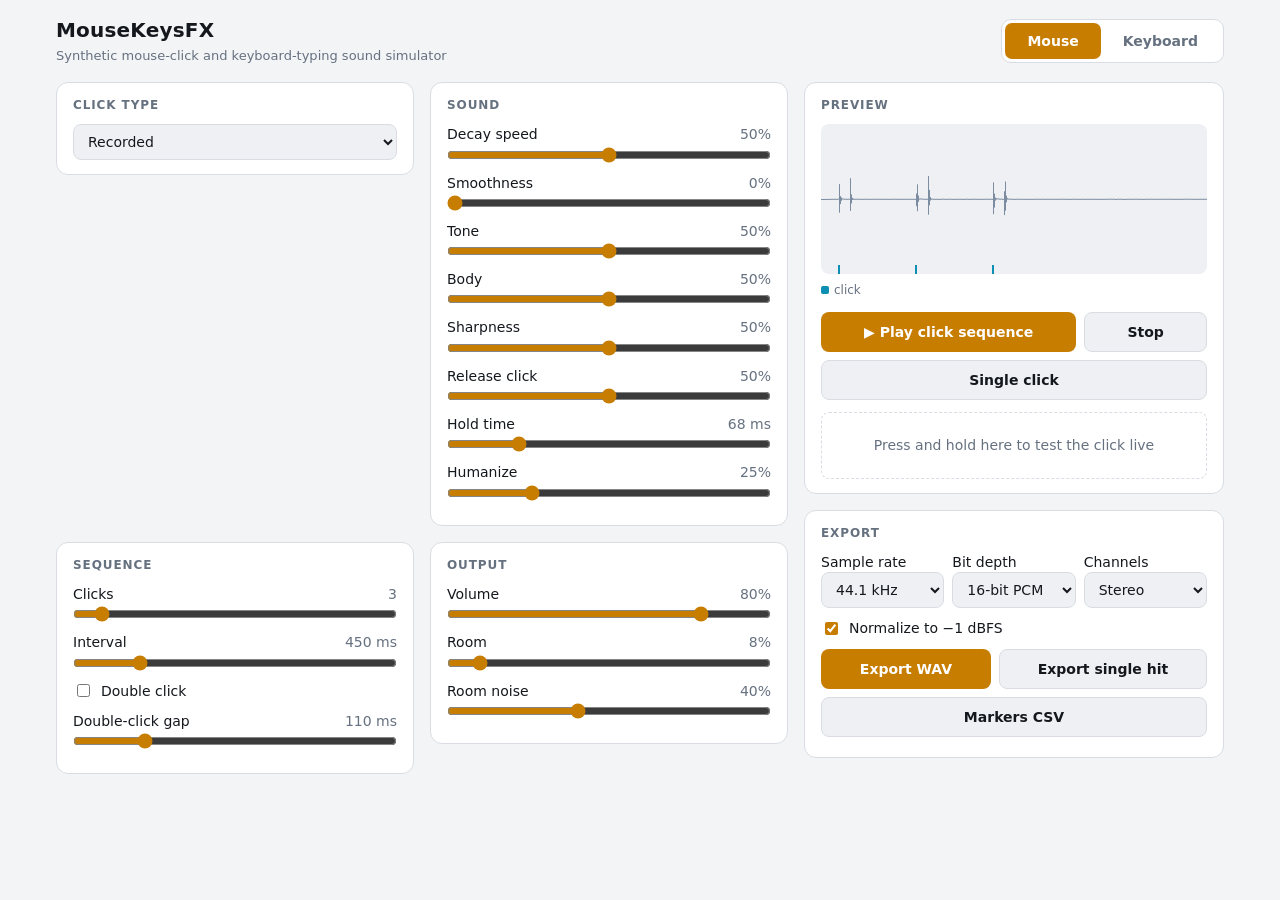
==== commit 201d8b42: "Rebuild sound engine from analysis of reference recordings (band-envelope templates, measured mouse " ====
--- a/index.html
+++ b/index.html
@@ -128,6 +128,7 @@
   </aside>
 </main>
 
+<script src="sound-library.js"></script>
 <script>
 (() => {
 'use strict';
@@ -137,34 +138,32 @@
 
 /* ---------- state ---------- */
 const DEF = {
-  mouse:{preset:'Magic Mouse',speed:65,smooth:65,tone:40,body:55,click:15,release:25,hold:90,human:30,
-         repeat:3,interval:450,double:false,dblgap:110,vol:80,room:10,seed:3},
-  kb:{preset:'Magic Keyboard',speed:70,smooth:55,tone:50,depth:30,click:0,release:35,human:30,
-      spaceBoost:4,spacePitch:-5,enterBoost:3,enterPitch:-3,rattle:40,
+  mouse:{preset:'Recorded',speed:50,smooth:0,tone:50,body:50,click:50,release:50,hold:68,human:25,
+         repeat:3,interval:450,double:false,dblgap:110,vol:80,room:8,noise:40,seed:3},
+  kb:{preset:'Recorded',speed:50,smooth:0,tone:50,depth:50,click:50,release:50,human:35,
+      spaceBoost:3,spacePitch:-2,enterBoost:2,enterPitch:-1,rattle:25,
       text:'Hello world,\nthis is a synthetic typing simulation.\nEvery space and enter has its own weight.\n',
-      duration:18,rhythm:40,burst:35,pauseSpace:40,pauseEnter:200,pausePunct:80,seed:7,
-      vol:80,room:15,spread:35,single:'key'},
+      duration:18,rhythm:55,burst:35,pauseSpace:40,pauseEnter:200,pausePunct:80,seed:7,
+      vol:80,room:8,noise:40,spread:35,single:'key'},
   exp:{sr:44100,bits:'16',ch:'2',norm:true}
 };
 const PRESETS = {
   mouse:{
-    'Magic Mouse':     {speed:65,smooth:65,tone:40,body:55,click:15,release:25,hold:90,human:30},
-    'MacBook trackpad':{speed:70,smooth:60,tone:30,body:70,click:5, release:55,hold:60,human:25},
-    'Microswitch':     {speed:60,smooth:25,tone:55,body:35,click:75,release:60,hold:70,human:30},
-    'Quiet office':    {speed:55,smooth:80,tone:40,body:40,click:35,release:30,hold:80,human:30},
-    Gaming:            {speed:85,smooth:10,tone:68,body:20,click:85,release:70,hold:45,human:20}
+    Recorded:{speed:50,smooth:0, tone:50,body:50,click:50,release:50,hold:68,human:25},
+    Soft:    {speed:58,smooth:40,tone:40,body:62,click:30,release:40,hold:80,human:25},
+    Bright:  {speed:55,smooth:0, tone:62,body:40,click:72,release:55,hold:60,human:25},
+    Heavy:   {speed:45,smooth:15,tone:36,body:76,click:40,release:50,hold:85,human:25}
   },
   kb:{
-    'Magic Keyboard':   {speed:70,smooth:55,tone:50,depth:30,click:0, release:35,human:30},
-    'MacBook Pro':      {speed:74,smooth:50,tone:55,depth:25,click:0, release:40,human:30},
-    'MacBook butterfly':{speed:82,smooth:25,tone:68,depth:20,click:10,release:50,human:30},
-    'Linear thock':     {speed:45,smooth:60,tone:35,depth:75,click:5, release:40,human:35},
-    Tactile:            {speed:55,smooth:45,tone:45,depth:55,click:40,release:45,human:35},
-    'Clicky blue':      {speed:75,smooth:15,tone:60,depth:35,click:100,release:60,human:35}
+    Recorded:       {speed:50,smooth:0, tone:50,depth:50,click:50,release:50,human:35},
+    Muted:          {speed:58,smooth:45,tone:40,depth:60,click:30,release:35,human:35},
+    'Deep thock':   {speed:45,smooth:20,tone:34,depth:80,click:35,release:45,human:35},
+    'Bright clicky':{speed:55,smooth:0, tone:64,depth:35,click:75,release:60,human:35},
+    'Light & fast': {speed:68,smooth:10,tone:58,depth:32,click:55,release:45,human:30}
   }
 };
 const state = JSON.parse(JSON.stringify(DEF));
-const STORE = 'mousekeysfx.v2';
+const STORE = 'mousekeysfx.v3';
 try{
   const saved = JSON.parse(localStorage.getItem(STORE)||'null');
   if(saved) for(const g in state) Object.assign(state[g], saved[g]||{});
@@ -179,12 +178,12 @@
 const SECT = {
   mouse:[
     ['Sound',[
-      S('speed','Snap speed',0,100,'%','Slow, soft decay ↔ fast, tight snap'),
-      S('smooth','Smoothness',0,100,'%','Harsh and crackly ↔ round and soft'),
-      S('tone','Tone',0,100,'%','Low and dull ↔ high and bright'),
-      S('body','Body',0,100,'%','Low thump under the click'),
-      S('click','Switch click',0,100,'%','Sharp micro-switch snap on top of the shell sound'),
-      S('release','Release click',0,100,'%','Level of the button-up click'),
+      S('speed','Decay speed',0,100,'%','Long ring ↔ short, dry click (50 = as recorded)'),
+      S('smooth','Smoothness',0,100,'%','Sharp as recorded ↔ round and soft'),
+      S('tone','Tone',0,100,'%','Lower and darker ↔ higher and brighter (50 = as recorded)'),
+      S('body','Body',0,100,'%','Low-frequency weight (50 = as recorded)'),
+      S('click','Sharpness',0,100,'%','High-frequency snap (50 = as recorded)'),
+      S('release','Release click',0,100,'%','Level of the button-up click (50 = as recorded)'),
       S('hold','Hold time',20,250,' ms','Time between press and release'),
       S('human','Humanize',0,100,'%','Random variation per click')]],
     ['Sequence',[
@@ -192,16 +191,16 @@
       S('interval','Interval',80,2000,' ms','Time between clicks'),
       'double',
       S('dblgap','Double-click gap',60,300,' ms')]],
-    ['Output',[S('vol','Volume',0,100,'%'),S('room','Room',0,100,'%','Short synthetic room reverb')]]
+    ['Output',[S('vol','Volume',0,100,'%'),S('room','Room',0,100,'%','Short synthetic room reverb'),S('noise','Room noise',0,100,'%','Background hiss of the recording, so silence is not digital zero')]]
   ],
   kb:[
     ['Sound',[
-      S('speed','Snap speed',0,100,'%','Slow, soft decay ↔ fast, tight snap'),
-      S('smooth','Smoothness',0,100,'%','Harsh and crackly ↔ round and soft'),
-      S('tone','Tone',0,100,'%','Low thock ↔ high clack'),
-      S('depth','Depth',0,100,'%','Low-end body of the key bottoming out'),
-      S('click','Switch click',0,100,'%','0 = linear, 40 = tactile, 100 = clicky'),
-      S('release','Release sound',0,100,'%','Level of the key-up sound'),
+      S('speed','Decay speed',0,100,'%','Long ring ↔ short, dry tap (50 = as recorded)'),
+      S('smooth','Smoothness',0,100,'%','Sharp as recorded ↔ round and soft'),
+      S('tone','Tone',0,100,'%','Lower and darker ↔ higher and brighter (50 = as recorded)'),
+      S('depth','Depth',0,100,'%','Low-frequency thock (50 = as recorded)'),
+      S('click','Sharpness',0,100,'%','High-frequency click (50 = as recorded)'),
+      S('release','Release sound',0,100,'%','Level of the key-up sound (50 = as recorded)'),
       S('human','Humanize',0,100,'%','Random velocity and pitch variation')]],
     ['Big keys',[
       S('spaceBoost','Space loudness',-6,12,' dB','Space bar level relative to a normal key'),
@@ -217,7 +216,7 @@
       S('pauseEnter','Pause after enter',0,600,'%'),
       S('pausePunct','Pause after , . ! ?',0,300,'%'),
       'reroll']],
-    ['Output',[S('vol','Volume',0,100,'%'),S('room','Room',0,100,'%','Short synthetic room reverb'),
+    ['Output',[S('vol','Volume',0,100,'%'),S('room','Room',0,100,'%','Short synthetic room reverb'),S('noise','Room noise',0,100,'%','Background hiss of the recording, so silence is not digital zero'),
                S('spread','Stereo spread',0,100,'%','Pan keys by position on the keyboard')]]
   ]
 };
@@ -311,12 +310,12 @@
 }
 function keyEvent(c,rng,p){
   const kind=c===' '?'space':c==='\n'?'enter':'key';
-  const h=(Math.imul(c.codePointAt(0),2654435761)>>>0)%1000/1000;
   return {c,kind,
+    tpl:Math.imul(c.codePointAt(0),2654435761)>>>0,
     vel:clamp(1+gauss(rng)*p.human/100*0.18,0.55,1.4),
-    pit:(1+(h-0.5)*0.08)*(1+gauss(rng)*p.human/100*0.025),
+    pit:1+gauss(rng)*p.human/100*0.02,
     pan:(keyX(c,kind)-0.5)*2*p.spread/100,
-    hold:0.04+rng()*0.05};
+    hold:clamp(0.078+gauss(rng)*0.017,0.045,0.14)};
 }
 function typingEvents(p){
   const rng=mulberry32(p.seed*7919+1);
@@ -328,7 +327,7 @@
     const prev=chars[i-1];
     if(prev===' '||prev==='\n') wm=Math.exp(gauss(rng)*p.burst/100*0.5);
     const pause = prev===' ' ? p.pauseSpace/100 : prev==='\n' ? p.pauseEnter/100 : /[.,;:!?]/.test(prev) ? p.pausePunct/100 : 0;
-    const g=Math.max(0.2,(1+pause)*wm*Math.exp(gauss(rng)*p.rhythm/100*0.5));
+    const g=Math.max(0.2,(1+pause)*wm*Math.exp(gauss(rng)*p.rhythm/100));
     raw.push(g); sum+=g;
   }
   const k=n>1?p.duration/sum:0;
@@ -341,10 +340,12 @@
   return evs;
 }
 
-/* ---------- sample-level synthesis ----------
-   Every hit is built sample by sample from damped resonant modes (plastic shell, keycap, plate, switch leaf)
-   plus short filtered noise for the contact. There are no pitch sweeps, which is what made the first
-   version sound like interface beeps. */
+/* ---------- sample-level synthesis from recorded templates ----------
+   Hits are rebuilt from band-by-band loudness envelopes measured on real recordings (36 ERB-spaced bands,
+   0.5 ms resolution) by shaping band-limited noise, plus the ringing resonances measured on the mouse
+   switch. The envelopes are bent by the sliders and randomized per hit, so no two hits are identical. */
+let KB_GAIN=3, MOUSE_GAIN=0.5, CAL=0.80;
+const PRE_MS=1.0;
 function filtInPlace(x,type,f,q,sr){
   const w=2*Math.PI*Math.min(f,sr*0.45)/sr, c=Math.cos(w), s=Math.sin(w), al=s/(2*q), a0=1+al;
   let b0,b1,b2;
@@ -358,112 +359,168 @@
     x2=x1;x1=v;y2=y1;y1=y;x[i]=y;
   }
 }
-const newHit=(sr,dur)=>({sr,n:Math.ceil(dur*sr),d:new Float32Array(Math.ceil(dur*sr))});
-function addMode(h,t,f,tau,amp,rng,att=0.0002){
-  const sr=h.sr, i0=Math.floor(t*sr);
-  if(i0>=h.n||amp<=0) return;
-  const len=Math.min(h.n-i0,Math.ceil(tau*7*sr)), w=2*Math.PI*f*(1+(rng()-0.5)*0.04)/sr;
+let LIBD=null;
+function getLib(){
+  if(LIBD) return LIBD;
+  const L=window.SOUND_LIB, nb=L.nb, nf=L.grid.length, per=nf*nb;
+  const dec=k=>{
+    const o=L[k], bin=atob(o.d), u=new Uint8Array(bin.length);
+    for(let i=0;i<bin.length;i++) u[i]=bin.charCodeAt(i);
+    const tpls=[];
+    for(let i=0;i<o.n;i++){
+      const q=u.subarray(i*per,(i+1)*per), A=new Float32Array(per), mx=new Float32Array(nb);
+      for(let j=0;j<nf;j++) for(let b=0;b<nb;b++){
+        const db=q[j*nb+b]/2-110, a=db<=-104?0:Math.pow(10,db/20);
+        A[j*nb+b]=a; if(a>mx[b]) mx[b]=a;
+      }
+      tpls.push({r:o.r[i],A,mx});
+    }
+    return {tpls,modes:o.modes||null};
+  };
+  LIBD={nb,nf,fc:L.fc,kbDown:dec('kbDown'),kbBig:dec('kbBig'),kbUp:dec('kbUp'),mDown:dec('mDown'),mUp:dec('mUp')};
+  return LIBD;
+}
+const bankCache=new Map();
+function noiseBank(sr){
+  let b=bankCache.get(sr);
+  if(b) return b;
+  const lib=getLib(), rng=mulberry32(4242), len=Math.floor(sr*1.2);
+  b=lib.fc.map(fc=>{
+    const x=new Float32Array(len);
+    for(let i=0;i<len;i++) x[i]=rng()*2-1;
+    filtInPlace(x,'bandpass',fc,fc/(1.6*24.7*(4.37*fc/1000+1)),sr);
+    let e=0; for(let i=2000;i<len;i++) e+=x[i]*x[i];
+    const k=1/Math.sqrt(e/(len-2000)); for(let i=0;i<len;i++) x[i]*=k;
+    return x;
+  });
+  bankCache.set(sr,b);
+  return b;
+}
+function addMode(d,sr,t,f,tau,amp,ph,att=0.0003){
+  const i0=Math.floor(t*sr); if(i0>=d.length) return;
+  const len=Math.min(d.length-i0,Math.ceil(tau*7*sr)), w=2*Math.PI*f/sr;
   const cw=Math.cos(w), sw=Math.sin(w), dec=Math.exp(-1/(tau*sr)), na=Math.max(1,att*sr);
-  const ph=rng()*6.283; let s=Math.sin(ph), c=Math.cos(ph), env=amp*(0.9+rng()*0.2);
+  let s=Math.sin(ph), c=Math.cos(ph), env=amp;
   for(let i=0;i<len;i++){
-    h.d[i0+i]+=env*(i<na?i/na:1)*s;
+    d[i0+i]+=env*(i<na?i/na:1)*s;
     const ns=s*cw+c*sw; c=c*cw-s*sw; s=ns; env*=dec;
   }
 }
-function burst(h,t,dur,amp,rng,type,f,q,att=0.0002){
-  const sr=h.sr, i0=Math.floor(t*sr), len=Math.min(h.n-i0,Math.ceil(dur*sr*5));
-  if(len<=0||amp<=0) return;
-  const x=new Float32Array(len), tau=dur/2.2, na=Math.max(1,att*sr);
-  for(let i=0;i<len;i++) x[i]=(rng()*2-1)*Math.exp(-i/sr/tau)*(i<na?i/na:1);
-  if(type) filtInPlace(x,type,f,q,sr);
-  let pk=0; for(let i=0;i<len;i++) pk=Math.max(pk,Math.abs(x[i]));
-  if(pk<1e-9) return;
-  const k=amp/pk; for(let i=0;i<len;i++) h.d[i0+i]+=x[i]*k;
-}
-function finishHit(h,sm,target,vel){
-  const lp=16000*Math.pow(0.2,sm)*clamp(vel,0.6,1.3);
-  filtInPlace(h.d,'lowpass',lp,0.7,h.sr);
-  let pk=0; for(let i=0;i<h.n;i++) pk=Math.max(pk,Math.abs(h.d[i]));
-  if(pk<1e-9) return null;
-  const k=target/pk, fade=Math.min(96,h.n);
-  for(let i=0;i<h.n;i++) h.d[i]*=k*(i>h.n-fade?(h.n-i)/fade:1);
-  return h.d;
-}
-const toneScale=p=>Math.pow(2,(p.tone-50)/50*1.1);
-
+function resample(d,r){
+  if(Math.abs(r-1)<0.01) return d;
+  const n=Math.max(1,Math.floor((d.length-20)/r)), o=new Float32Array(n), cut=Math.min(1,1/r), H=8;
+  for(let j=0;j<n;j++){
+    const x=j*r+9, i=Math.floor(x); let v=0;
+    for(let k=-H+1;k<=H;k++){
+      const t=x-(i+k), w=0.5+0.5*Math.cos(Math.PI*t/H), a=Math.PI*t*cut;
+      v+=d[i+k]*(Math.abs(a)<1e-6?cut:Math.sin(a)/(Math.PI*t))*w;
+    }
+    o[j]=v;
+  }
+  return o;
+}
+/* o: S time stretch, tilt dB/oct, lf/hf dB, lp Hz, att s, jit dB, db level, st semitones, modes, gain */
+function tplHit(tpl,sr,o,rng){
+  const lib=getLib(), nb=lib.nb, G=window.SOUND_LIB.grid, bank=noiseBank(sr), S=o.S;
+  const N=Math.floor((3+(G[G.length-1]-3)*S)/1000*sr);
+  const j0=new Int32Array(N), fr=new Float32Array(N);
+  for(let i=0;i<N;i++){
+    const ms=i/sr*1000, tau=ms<3?ms:3+(ms-3)/S, idx=Math.min(tau<=20?tau/0.5:40+(tau-20)/2,G.length-1.0001);
+    j0[i]=Math.floor(idx); fr[i]=idx-j0[i];
+  }
+  const out=new Float32Array(N), alpha=o.att>0?1-Math.exp(-1/(o.att*sr)):1;
+  let jit=0;
+  for(let b=0;b<nb;b++){
+    const fc=lib.fc[b];
+    jit=jit*0.85+gauss(rng)*o.jit;
+    const g=o.tilt*Math.log2(fc/1500)+o.lf/(1+Math.pow(fc/350,3))+o.hf*(1-1/(1+Math.pow(fc/3000,3)))
+      -(fc>o.lp?12*Math.log2(fc/o.lp):0)+jit+o.db;
+    const gb=Math.pow(10,g/20)*CAL;
+    if(tpl.mx[b]*gb<1e-7) continue;
+    const nz=bank[b], off=2200+Math.floor(rng()*(nz.length-N-2300)), A=tpl.A;
+    let s=0;
+    for(let i=0;i<N;i++){
+      const k=j0[i]*nb+b, a=A[k]+(A[k+nb]-A[k])*fr[i];
+      s+=(a-s)*alpha; out[i]+=nz[off+i]*s*gb;
+    }
+  }
+  if(o.modes) for(const m of o.modes)
+    addMode(out,sr,(PRE_MS+1.5)/1000,m.f*o.fm,m.tau*S,m.amp*Math.pow(10,o.db/20),m.ph+Math.PI/2);
+  const fade=Math.min(128,N);
+  for(let i=N-fade;i<N;i++) out[i]*=(N-i)/fade;
+  return resample(out,Math.pow(2,o.st/12));
+}
 function mouseSynth(p,e,rng,up,sr){
-  const S=Math.pow(2,(50-p.speed)/50*1.2), c=p.click/100, body=p.body/100, F=toneScale(p)*e.pit;
-  const h=newHit(sr,0.35);
-  if(!up){
-    if(c>0){
-      burst(h,0,0.0012*S,c*0.9,rng,'bandpass',3600*F,1.3);
-      addMode(h,0,3300*F,0.0035*S,c*0.45,rng); addMode(h,0,5100*F,0.0025*S,c*0.3,rng);
+  const lib=getLib(), h=p.human/100, tpl=(up?lib.mUp:lib.mDown).tpls[0];
+  if(up&&p.release<=0) return null;
+  const sm=p.smooth/100;
+  const o={S:Math.pow(2,(50-p.speed)/50*0.9)*(1+gauss(rng)*0.05*h), tilt:(p.tone-50)/50*4,
+    lf:(p.body-50)/50*10, hf:(p.click-50)/50*10, lp:20000*Math.pow(0.15,sm), att:sm*0.0015, jit:h*1.4,
+    db:20*Math.log10(e.vel)+(up?(p.release-50)/50*12:0)+gauss(rng)*h*1.2, st:(p.tone-50)/50*3,
+    fm:1+gauss(rng)*h*0.01, modes:(up?lib.mUp:lib.mDown).modes};
+  const d=tplHit(tpl,sr,o,rng), k=MOUSE_GAIN*(up?1:0.75);   // 0.75: calibrated against the recorded click
+  for(let i=0;i<d.length;i++) d[i]*=k;
+  return d;
+}
+function keySynth(p,e,rng,up,sr){
+  const lib=getLib(), h=p.human/100, sm=p.smooth/100, big=e.kind!=='key';
+  if(up&&p.release<=0) return null;
+  const set=up?lib.kbUp:big?lib.kbBig:lib.kbDown;
+  const pick=(e.tpl+(rng()<h*0.5?1+Math.floor(rng()*3):0)+(e.kind==='enter'?3:0))%set.tpls.length;
+  const bigDb=big?(e.kind==='space'?p.spaceBoost:p.enterBoost):0, bigSt=big?(e.kind==='space'?p.spacePitch:p.enterPitch):0;
+  const o={S:Math.pow(2,(50-p.speed)/50*0.9)*(1+gauss(rng)*0.05*h), tilt:(p.tone-50)/50*4,
+    lf:(p.depth-50)/50*10, hf:(p.click-50)/50*10, lp:20000*Math.pow(0.15,sm), att:sm*0.0015, jit:h*1.4,
+    db:20*Math.log10(KB_GAIN*e.vel)+(up?(p.release-50)/50*12:0)+bigDb+gauss(rng)*h*1.2,
+    st:(p.tone-50)/50*3+bigSt, modes:null};
+  const d=tplHit(set.tpls[pick],sr,o,rng);
+  if(big&&!up&&p.rattle>0){
+    const bank=noiseBank(sr), n=e.kind==='space'?3:2, r=p.rattle/100, amp=set.tpls[pick].r*KB_GAIN*Math.pow(10,bigDb/20)*0.5*r;
+    for(let i=0;i<n;i++){
+      const t0=Math.floor((0.012+i*0.007+rng()*0.01)*sr), len=Math.floor(0.006*sr), off=3000+Math.floor(rng()*20000);
+      for(let j=0;j<len&&t0+j<d.length;j++){
+        let v=0; for(let b=24;b<29;b++) v+=bank[b][off+j];
+        d[t0+j]+=v*0.45*amp*Math.exp(-j/sr/0.0012)*Math.min(1,j/(0.0002*sr));
+      }
     }
-    addMode(h,0.0006,640*F,0.013*S,0.7,rng); addMode(h,0.0006,1210*F,0.009*S,0.45,rng); addMode(h,0.0006,1780*F,0.006*S,0.28,rng);
-    burst(h,0.0004,0.004*S,0.5,rng,'lowpass',900*F,0.8,0.0004);
-    addMode(h,0.001,175*Math.sqrt(F),0.028*S,body*0.9,rng,0.0008);
-  } else {
-    if(c>0) burst(h,0,0.001*S,c*0.6,rng,'bandpass',4200*F,1.3);
-    addMode(h,0.0005,720*F,0.008*S,0.7,rng); addMode(h,0.0005,1350*F,0.006*S,0.4,rng);
-    burst(h,0.0004,0.003*S,0.35,rng,'lowpass',1000*F,0.8,0.0004);
-    addMode(h,0.001,210*Math.sqrt(F),0.016*S,body*0.4,rng,0.0008);
-  }
-  const target=0.55*e.vel*(up?p.release/100*0.7:1);
-  return target<0.005?null:finishHit(h,p.smooth/100,target,e.vel);
-}
-
-function keySynth(p,e,rng,up,sr){
-  const S=Math.pow(2,(50-p.speed)/50*1.2), depth=p.depth/100, c=p.click/100, big=e.kind!=='key';
-  const m = e.kind==='space' ? {f:Math.pow(2,p.spacePitch/12),dec:1.5,gain:dB(p.spaceBoost),thump:1.6}
-          : e.kind==='enter' ? {f:Math.pow(2,p.enterPitch/12),dec:1.25,gain:dB(p.enterBoost),thump:1.3}
-          : {f:1,dec:1,gain:1,thump:1};
-  const F=toneScale(p)*e.pit*m.f, D=S*m.dec, h=newHit(sr,0.45), pl=0.3+0.9*depth;
-  let target;
-  if(!up){
-    // fingertip on keycap, keycap ringing, then plate and case after bottom-out
-    burst(h,0,0.003*D,0.55,rng,'bandpass',1700*F,0.8,0.0004);
-    addMode(h,0.0003,1650*F,0.007*D,0.5,rng,0.0004);
-    addMode(h,0.0003,2480*F,0.005*D,0.32,rng,0.0004);
-    addMode(h,0.0003,3720*F,0.003*D,0.18,rng,0.0004);
-    addMode(h,0.0012,380*F,0.022*D,0.8*pl,rng,0.0008);
-    addMode(h,0.0012,720*F,0.014*D,0.45*pl,rng,0.0008);
-    addMode(h,0.0012,1150*F,0.009*D,0.25*pl,rng,0.0008);
-    addMode(h,0.0012,110*Math.pow(F,0.6),0.035*D,depth*0.9*m.thump,rng,0.001);
-    if(c>0){
-      burst(h,0,0.0012*S,c*0.9,rng,'bandpass',4800*F,1.4);
-      addMode(h,0,3100*F,0.003*S,c*0.5,rng); addMode(h,0,4700*F,0.0022*S,c*0.3,rng);
-      if(p.click>70){ burst(h,0.0055,0.001*S,c*0.6,rng,'bandpass',6200*F,1.6); addMode(h,0.0055,5600*F,0.002*S,c*0.3,rng); }
-    }
-    if(big&&p.rattle>0){
-      const n=e.kind==='space'?3:2, r=p.rattle/100;
-      for(let i=0;i<n;i++) burst(h,0.012+i*0.007+rng()*0.01,0.003,0.22*r,rng,'bandpass',3200+rng()*1500,2.5);
-    }
-    target=0.55*e.vel*m.gain;
-  } else {
-    if(p.release<=0) return null;
-    burst(h,0,0.002*S,0.5,rng,'bandpass',(3200+p.tone*20)*e.pit,1.2);
-    addMode(h,0.0002,1900*F,0.005*D,0.4,rng,0.0003);
-    addMode(h,0.0006,520*F,0.012*D,0.45,rng,0.0006);
-    target=0.55*e.vel*Math.sqrt(m.gain)*p.release/100*0.7;
-  }
-  return finishHit(h,p.smooth/100,target,e.vel);
+  }
+  return d;
 }
 const synthHit=(g,p,e,rng,up,sr)=>(g==='mouse'?mouseSynth:keySynth)(p,e,rng,up,sr);
 function panGains(pan){ const a=(clamp(pan||0,-1,1)+1)*Math.PI/4; return [Math.cos(a),Math.sin(a)]; }
-
+// The two microphones of the reference recording are about 15 mm apart: the right channel arrives ~45 us later.
+function stereoHit(d,sr,pan,L,R,o){
+  const [gl,gr]=panGains(pan), dl=0.000045*sr, i0=Math.floor(dl), f=dl-i0;
+  for(let i=0;i<d.length;i++){
+    L[o+i]+=d[i]*gl;
+    const k=o+i+i0; if(k<L.length) R[k]+=d[i]*gr*(1-f); if(k+1<L.length) R[k+1]+=d[i]*gr*f;
+  }
+}
+
+function addNoiseBed(L,R,sr,gain,rng){
+  const bank=noiseBank(sr), fl=window.SOUND_LIB.floor, B=Math.floor(0.6*sr), X=Math.floor(0.005*sr), n=L.length;
+  for(const ch of [L,R]) for(let b=0;b<bank.length;b++){
+    const a=fl[b]*gain, nz=bank[b];
+    for(let s0=0;s0<n;s0+=B-X){
+      const off=2200+Math.floor(rng()*(nz.length-B-2300)), len=Math.min(B,n-s0);
+      for(let i=0;i<len;i++){
+        const w=Math.min(1,i/X,(len-i)/X);
+        ch[s0+i]+=nz[off+i]*a*w;
+      }
+    }
+  }
+}
 /* ---------- rendering ---------- */
 async function renderEvents(g,p,evs,sr,tail=0.8){
   const end=evs.reduce((m,e)=>Math.max(m,e.t+e.hold),0)+tail+(p.room>0?0.4:0);
   const total=Math.max(1,Math.ceil(end*sr)), L=new Float32Array(total), R=new Float32Array(total);
   const rng=mulberry32(p.seed*31+5);
   for(const e of evs){
-    const [gl,gr]=panGains(e.pan);
     for(const up of [false,true]){
       const d=synthHit(g,p,e,rng,up,sr); if(!d) continue;
-      const o=Math.floor((e.t+(up?e.hold:0))*sr), n=Math.min(d.length,total-o);
-      for(let i=0;i<n;i++){ L[o+i]+=d[i]*gl; R[o+i]+=d[i]*gr; }
+      stereoHit(d,sr,e.pan,L,R,Math.floor((e.t+(up?e.hold:0))*sr));
     }
   }
+  if(p.noise>0) addNoiseBed(L,R,sr,(g==='mouse'?1:KB_GAIN)*p.noise/50,rng);
   const dry=new AudioBuffer({numberOfChannels:2,length:total,sampleRate:sr});
   dry.copyToChannel(L,0); dry.copyToChannel(R,1);
   const oc=new OfflineAudioContext(2,total,sr), src=oc.createBufferSource();
@@ -493,7 +550,7 @@
   const ch=[mono?Float32Array.from(L,(v,i)=>(v+R[i])/2):L];
   if(!mono) ch.push(R);
   let gain=1;
-  if(norm){ let pk=0; for(const c of ch) for(let i=0;i<len;i++) pk=Math.max(pk,Math.abs(c[i])); if(pk>0) gain=dB(-1)/pk; }
+  if(norm){ let pk=0; for(const c of ch) for(let i=0;i<len;i++){ const v=Math.abs(c[i]); if(v>pk) pk=v; } if(pk>0) gain=dB(-1)/pk; }
   const flt=bits==='32f', bps=flt?32:+bits, bpf=bps/8;
   const dataLen=len*nch*bpf, extra=flt?12:0;
   const ab=new ArrayBuffer(44+extra+dataLen), v=new DataView(ab);
@@ -579,9 +636,8 @@
 const liveRng = Math.random;
 function livePlay(g,e,up){
   const a=getAC(), d=synthHit(g,state[g],e,liveRng,up,a.sampleRate); if(!d) return;
-  const b=a.createBuffer(2,d.length,a.sampleRate), [gl,gr]=panGains(e.pan);
-  const L=b.getChannelData(0), R=b.getChannelData(1);
-  for(let i=0;i<d.length;i++){ L[i]=d[i]*gl; R[i]=d[i]*gr; }
+  const b=a.createBuffer(2,d.length+4,a.sampleRate);
+  stereoHit(d,a.sampleRate,e.pan,b.getChannelData(0),b.getChannelData(1),0);
   const src=a.createBufferSource(); src.buffer=b; src.connect(liveChain(g)); src.start();
 }
 const liveMouse=(e,up)=>livePlay('mouse',e,up);
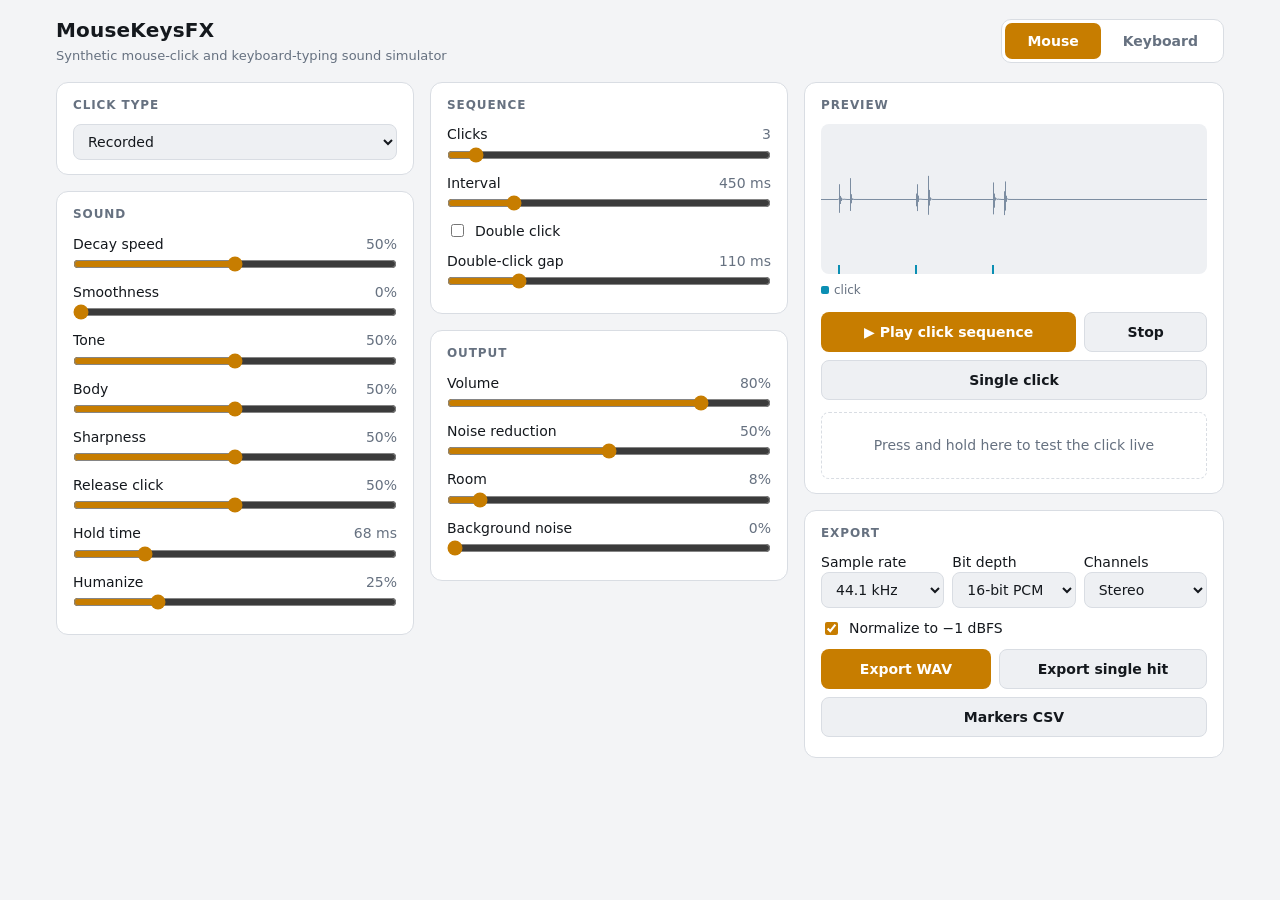
==== commit 4a42f71b: "Balanced two-column panel layout, noise reduction control, background noise off by default Co-Author" ====
--- a/index.html
+++ b/index.html
@@ -36,9 +36,10 @@
 .tabs button[aria-selected=true]{background:var(--accent);color:var(--accent-ink)}
 .layout{display:grid;grid-template-columns:minmax(0,1fr) minmax(0,420px);gap:16px;max-width:1200px;margin:0 auto;padding:0 max(16px,env(safe-area-inset-right,0px)) 40px max(16px,env(safe-area-inset-left,0px));align-items:start}
 @media (max-width:900px){.layout{grid-template-columns:minmax(0,1fr)}.stage{order:-1}}
-.stage{position:sticky;top:12px;display:grid;gap:16px}
-@media (max-width:900px){.stage{position:static}}
-.panel{display:grid;grid-template-columns:repeat(auto-fit,minmax(280px,1fr));gap:16px;align-items:start}
+.stage{position:sticky;top:12px;display:grid;gap:16px;max-height:calc(100vh - 24px);overflow-y:auto;overscroll-behavior:contain}
+@media (max-width:900px){.stage{position:static;max-height:none;overflow:visible}}
+.panel{display:grid;grid-template-columns:repeat(2,minmax(0,1fr));gap:16px;align-items:start}
+.col{display:grid;gap:16px;align-content:start;min-width:0}
 .panel[hidden]{display:none}
 .card{background:var(--panel);border:1px solid var(--line);border-radius:12px;padding:14px 16px}
 .card h2{margin:0 0 10px;font-size:12px;text-transform:uppercase;letter-spacing:.9px;color:var(--muted)}
@@ -69,6 +70,9 @@
 .stats{color:var(--muted);font-size:12px;margin:-2px 0 10px}
 body[data-tab=mouse] [data-only=kb],body[data-tab=kb] [data-only=mouse]{display:none!important}
 .hint{color:var(--muted);font-size:12px;margin:6px 0 0}
+/* panel columns collapse where they would get narrower than ~280px */
+@media (max-width:1100px) and (min-width:901px){.panel{grid-template-columns:minmax(0,1fr)}}
+@media (max-width:600px){.panel{grid-template-columns:minmax(0,1fr)}}
 </style>
 </head>
 <body data-tab="mouse">
@@ -139,12 +143,12 @@
 /* ---------- state ---------- */
 const DEF = {
   mouse:{preset:'Recorded',speed:50,smooth:0,tone:50,body:50,click:50,release:50,hold:68,human:25,
-         repeat:3,interval:450,double:false,dblgap:110,vol:80,room:8,noise:40,seed:3},
+         repeat:3,interval:450,double:false,dblgap:110,vol:80,denoise:50,room:8,noise:0,seed:3},
   kb:{preset:'Recorded',speed:50,smooth:0,tone:50,depth:50,click:50,release:50,human:35,
       spaceBoost:3,spacePitch:-2,enterBoost:2,enterPitch:-1,rattle:25,
       text:'Hello world,\nthis is a synthetic typing simulation.\nEvery space and enter has its own weight.\n',
       duration:18,rhythm:55,burst:35,pauseSpace:40,pauseEnter:200,pausePunct:80,seed:7,
-      vol:80,room:8,noise:40,spread:35,single:'key'},
+      vol:80,denoise:50,room:8,noise:0,spread:35,single:'key'},
   exp:{sr:44100,bits:'16',ch:'2',norm:true}
 };
 const PRESETS = {
@@ -163,7 +167,7 @@
   }
 };
 const state = JSON.parse(JSON.stringify(DEF));
-const STORE = 'mousekeysfx.v3';
+const STORE = 'mousekeysfx.v4';
 try{
   const saved = JSON.parse(localStorage.getItem(STORE)||'null');
   if(saved) for(const g in state) Object.assign(state[g], saved[g]||{});
@@ -177,7 +181,7 @@
                     kb:['speed','smooth','tone','depth','click','release','human']};
 const SECT = {
   mouse:[
-    ['Sound',[
+    ['Sound',0,[
       S('speed','Decay speed',0,100,'%','Long ring ↔ short, dry click (50 = as recorded)'),
       S('smooth','Smoothness',0,100,'%','Sharp as recorded ↔ round and soft'),
       S('tone','Tone',0,100,'%','Lower and darker ↔ higher and brighter (50 = as recorded)'),
@@ -186,15 +190,15 @@
       S('release','Release click',0,100,'%','Level of the button-up click (50 = as recorded)'),
       S('hold','Hold time',20,250,' ms','Time between press and release'),
       S('human','Humanize',0,100,'%','Random variation per click')]],
-    ['Sequence',[
+    ['Sequence',1,[
       S('repeat','Clicks',1,30),
       S('interval','Interval',80,2000,' ms','Time between clicks'),
       'double',
       S('dblgap','Double-click gap',60,300,' ms')]],
-    ['Output',[S('vol','Volume',0,100,'%'),S('room','Room',0,100,'%','Short synthetic room reverb'),S('noise','Room noise',0,100,'%','Background hiss of the recording, so silence is not digital zero')]]
+    ['Output',1,[S('vol','Volume',0,100,'%'),S('denoise','Noise reduction',0,100,'%','Removes the hiss tails after each hit'),S('room','Room',0,100,'%','Short synthetic room reverb'),S('noise','Background noise',0,100,'%','Hiss of the original recording; 0 = clean silence')]]
   ],
   kb:[
-    ['Sound',[
+    ['Sound',0,[
       S('speed','Decay speed',0,100,'%','Long ring ↔ short, dry tap (50 = as recorded)'),
       S('smooth','Smoothness',0,100,'%','Sharp as recorded ↔ round and soft'),
       S('tone','Tone',0,100,'%','Lower and darker ↔ higher and brighter (50 = as recorded)'),
@@ -202,13 +206,13 @@
       S('click','Sharpness',0,100,'%','High-frequency click (50 = as recorded)'),
       S('release','Release sound',0,100,'%','Level of the key-up sound (50 = as recorded)'),
       S('human','Humanize',0,100,'%','Random velocity and pitch variation')]],
-    ['Big keys',[
+    ['Big keys',0,[
       S('spaceBoost','Space loudness',-6,12,' dB','Space bar level relative to a normal key'),
       S('spacePitch','Space pitch',-12,4,' st','Lower = bigger, deeper key'),
       S('enterBoost','Enter loudness',-6,12,' dB'),
       S('enterPitch','Enter pitch',-12,4,' st'),
       S('rattle','Stabilizer rattle',0,100,'%','Wire rattle on space and enter')]],
-    ['Typing',['text',
+    ['Typing',1,['text',
       S('duration','Typing duration',1,120,' s','Time from the first to the last keystroke'),
       S('rhythm','Rhythm variation',0,100,'%','Random timing between keys'),
       S('burst','Burstiness',0,100,'%','Words typed at different speeds'),
@@ -216,7 +220,8 @@
       S('pauseEnter','Pause after enter',0,600,'%'),
       S('pausePunct','Pause after , . ! ?',0,300,'%'),
       'reroll']],
-    ['Output',[S('vol','Volume',0,100,'%'),S('room','Room',0,100,'%','Short synthetic room reverb'),S('noise','Room noise',0,100,'%','Background hiss of the recording, so silence is not digital zero'),
+    ['Output',1,[S('vol','Volume',0,100,'%'),S('denoise','Noise reduction',0,100,'%','Removes the hiss tails after each hit'),S('room','Room',0,100,'%','Short synthetic room reverb'),
+               S('noise','Background noise',0,100,'%','Hiss of the original recording; 0 = clean silence'),
                S('spread','Stereo spread',0,100,'%','Pan keys by position on the keyboard')]]
   ]
 };
@@ -226,9 +231,10 @@
   DEFS[g] = {};
   const presetCard = `<div class="card"><h2>${g==='mouse'?'Click type':'Switch type'}</h2>
     <select data-g="${g}" data-k="preset">${Object.keys(PRESETS[g]).map(n=>`<option>${n}</option>`).join('')}<option>Custom</option></select></div>`;
-  let html = presetCard;
-  for(const [title,items] of SECT[g]){
-    html += `<div class="card"><h2>${title}</h2>`;
+  const cols = ['',''];
+  cols[0] += presetCard;
+  for(const [title,col,items] of SECT[g]){
+    let html = `<div class="card"><h2>${title}</h2>`;
     for(const d of items){
       if(d==='double') html += `<label class="chk"><input type="checkbox" data-g="mouse" data-k="double"> Double click</label>`;
       else if(d==='text') html += `<label class="ctl"><span class="lbl">Text to type</span><textarea data-g="kb" data-k="text" spellcheck="false"></textarea></label>
@@ -240,8 +246,9 @@
           <input type="range" data-g="${g}" data-k="${d.k}" min="${d.min}" max="${d.max}" step="${d.step}"></label>`;
       }
     }
-    html += `</div>`;
-  }
+    cols[col] += html + `</div>`;
+  }
+  const html = `<div class="col">${cols[0]}</div><div class="col">${cols[1]}</div>`;
   el.innerHTML = html;
 }
 buildPanel('mouse'); buildPanel('kb');
@@ -373,7 +380,7 @@
         const db=q[j*nb+b]/2-110, a=db<=-104?0:Math.pow(10,db/20);
         A[j*nb+b]=a; if(a>mx[b]) mx[b]=a;
       }
-      tpls.push({r:o.r[i],A,mx});
+      tpls.push({r:o.r[i],A,mx,peak:Math.max(...mx)});
     }
     return {tpls,modes:o.modes||null};
   };
@@ -438,9 +445,11 @@
     const gb=Math.pow(10,g/20)*CAL;
     if(tpl.mx[b]*gb<1e-7) continue;
     const nz=bank[b], off=2200+Math.floor(rng()*(nz.length-N-2300)), A=tpl.A;
+    const thr=tpl.peak*Math.pow(10,-(60-45*o.nr)/20);   // noise reduction: 2:1 expander below a threshold set against the loudest band
     let s=0;
     for(let i=0;i<N;i++){
-      const k=j0[i]*nb+b, a=A[k]+(A[k+nb]-A[k])*fr[i];
+      const k=j0[i]*nb+b; let a=A[k]+(A[k+nb]-A[k])*fr[i];
+      if(a<thr) a*=a/thr;
       s+=(a-s)*alpha; out[i]+=nz[off+i]*s*gb;
     }
   }
@@ -455,7 +464,7 @@
   if(up&&p.release<=0) return null;
   const sm=p.smooth/100;
   const o={S:Math.pow(2,(50-p.speed)/50*0.9)*(1+gauss(rng)*0.05*h), tilt:(p.tone-50)/50*4,
-    lf:(p.body-50)/50*10, hf:(p.click-50)/50*10, lp:20000*Math.pow(0.15,sm), att:sm*0.0015, jit:h*1.4,
+    lf:(p.body-50)/50*10, hf:(p.click-50)/50*10, lp:20000*Math.pow(0.15,sm), att:sm*0.0015, jit:h*1.4, nr:p.denoise/100,
     db:20*Math.log10(e.vel)+(up?(p.release-50)/50*12:0)+gauss(rng)*h*1.2, st:(p.tone-50)/50*3,
     fm:1+gauss(rng)*h*0.01, modes:(up?lib.mUp:lib.mDown).modes};
   const d=tplHit(tpl,sr,o,rng), k=MOUSE_GAIN*(up?1:0.75);   // 0.75: calibrated against the recorded click
@@ -469,7 +478,7 @@
   const pick=(e.tpl+(rng()<h*0.5?1+Math.floor(rng()*3):0)+(e.kind==='enter'?3:0))%set.tpls.length;
   const bigDb=big?(e.kind==='space'?p.spaceBoost:p.enterBoost):0, bigSt=big?(e.kind==='space'?p.spacePitch:p.enterPitch):0;
   const o={S:Math.pow(2,(50-p.speed)/50*0.9)*(1+gauss(rng)*0.05*h), tilt:(p.tone-50)/50*4,
-    lf:(p.depth-50)/50*10, hf:(p.click-50)/50*10, lp:20000*Math.pow(0.15,sm), att:sm*0.0015, jit:h*1.4,
+    lf:(p.depth-50)/50*10, hf:(p.click-50)/50*10, lp:20000*Math.pow(0.15,sm), att:sm*0.0015, jit:h*1.4, nr:p.denoise/100,
     db:20*Math.log10(KB_GAIN*e.vel)+(up?(p.release-50)/50*12:0)+bigDb+gauss(rng)*h*1.2,
     st:(p.tone-50)/50*3+bigSt, modes:null};
   const d=tplHit(set.tpls[pick],sr,o,rng);
